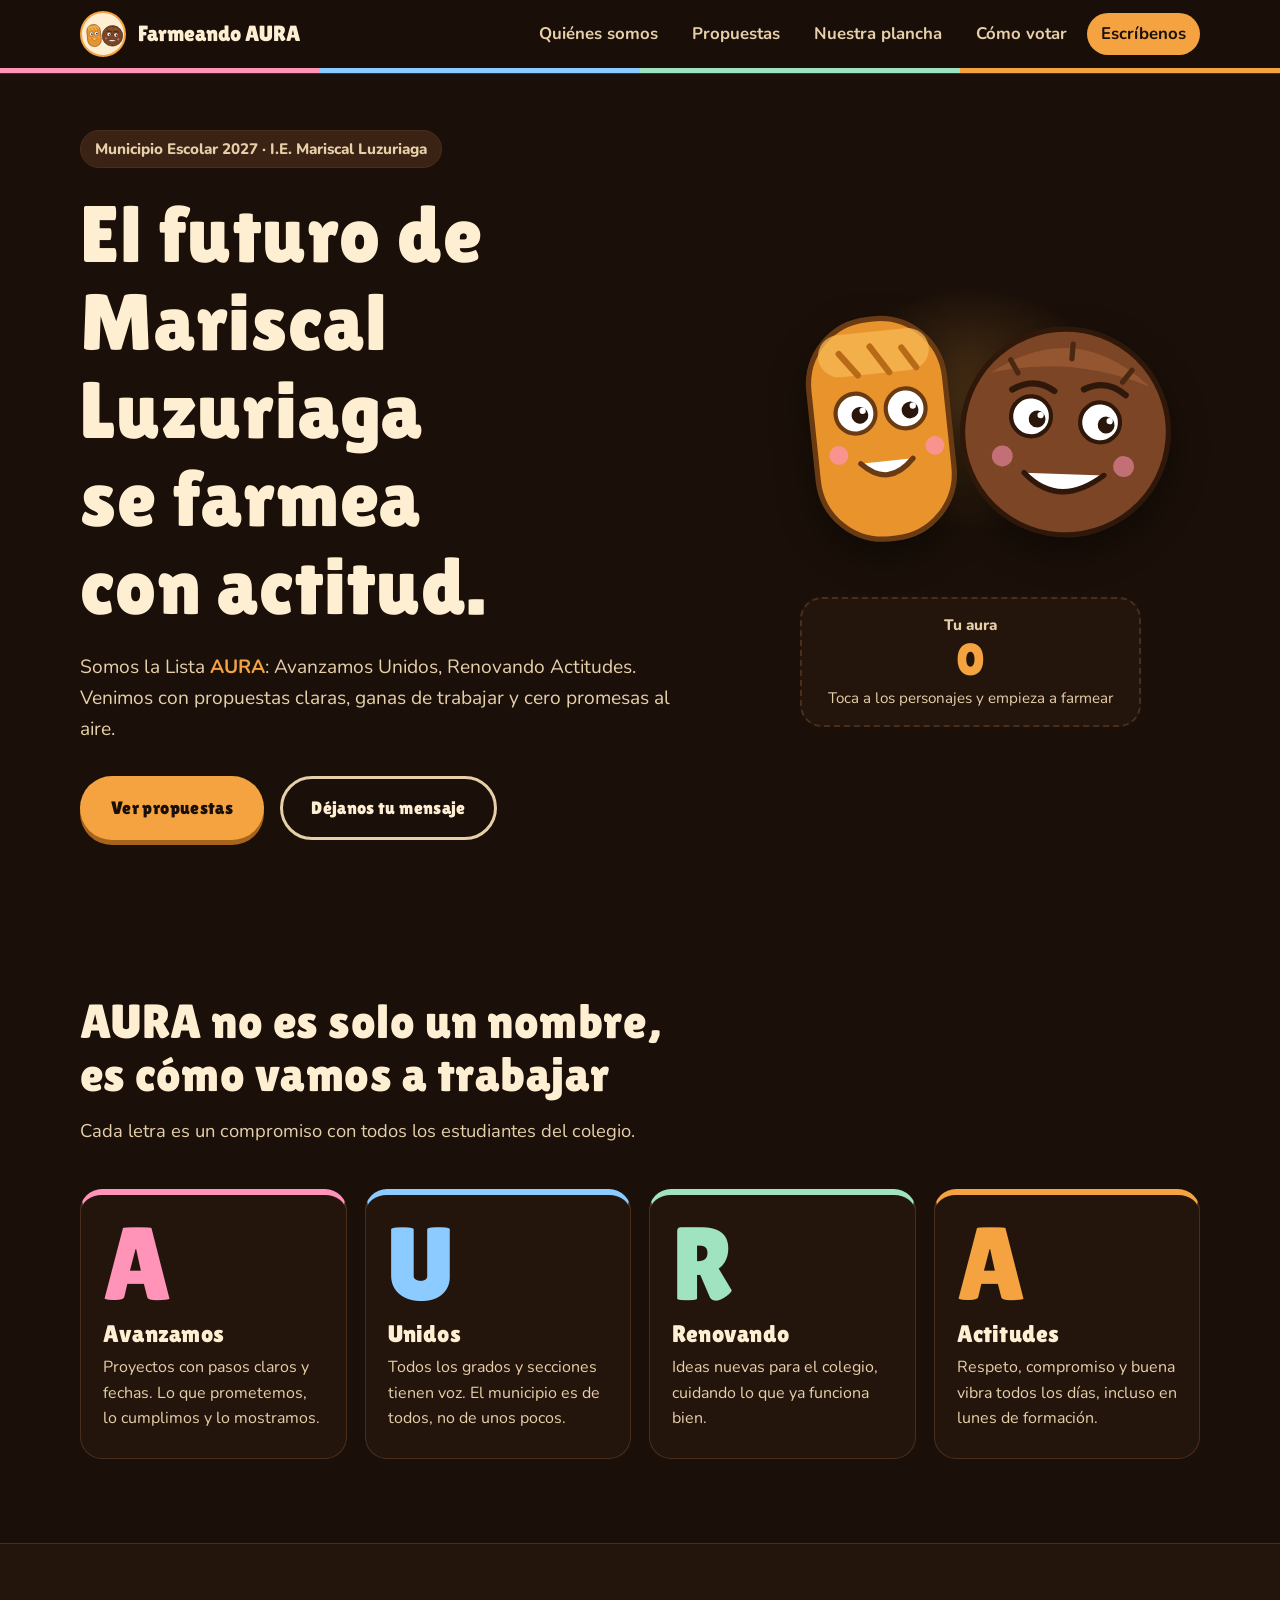
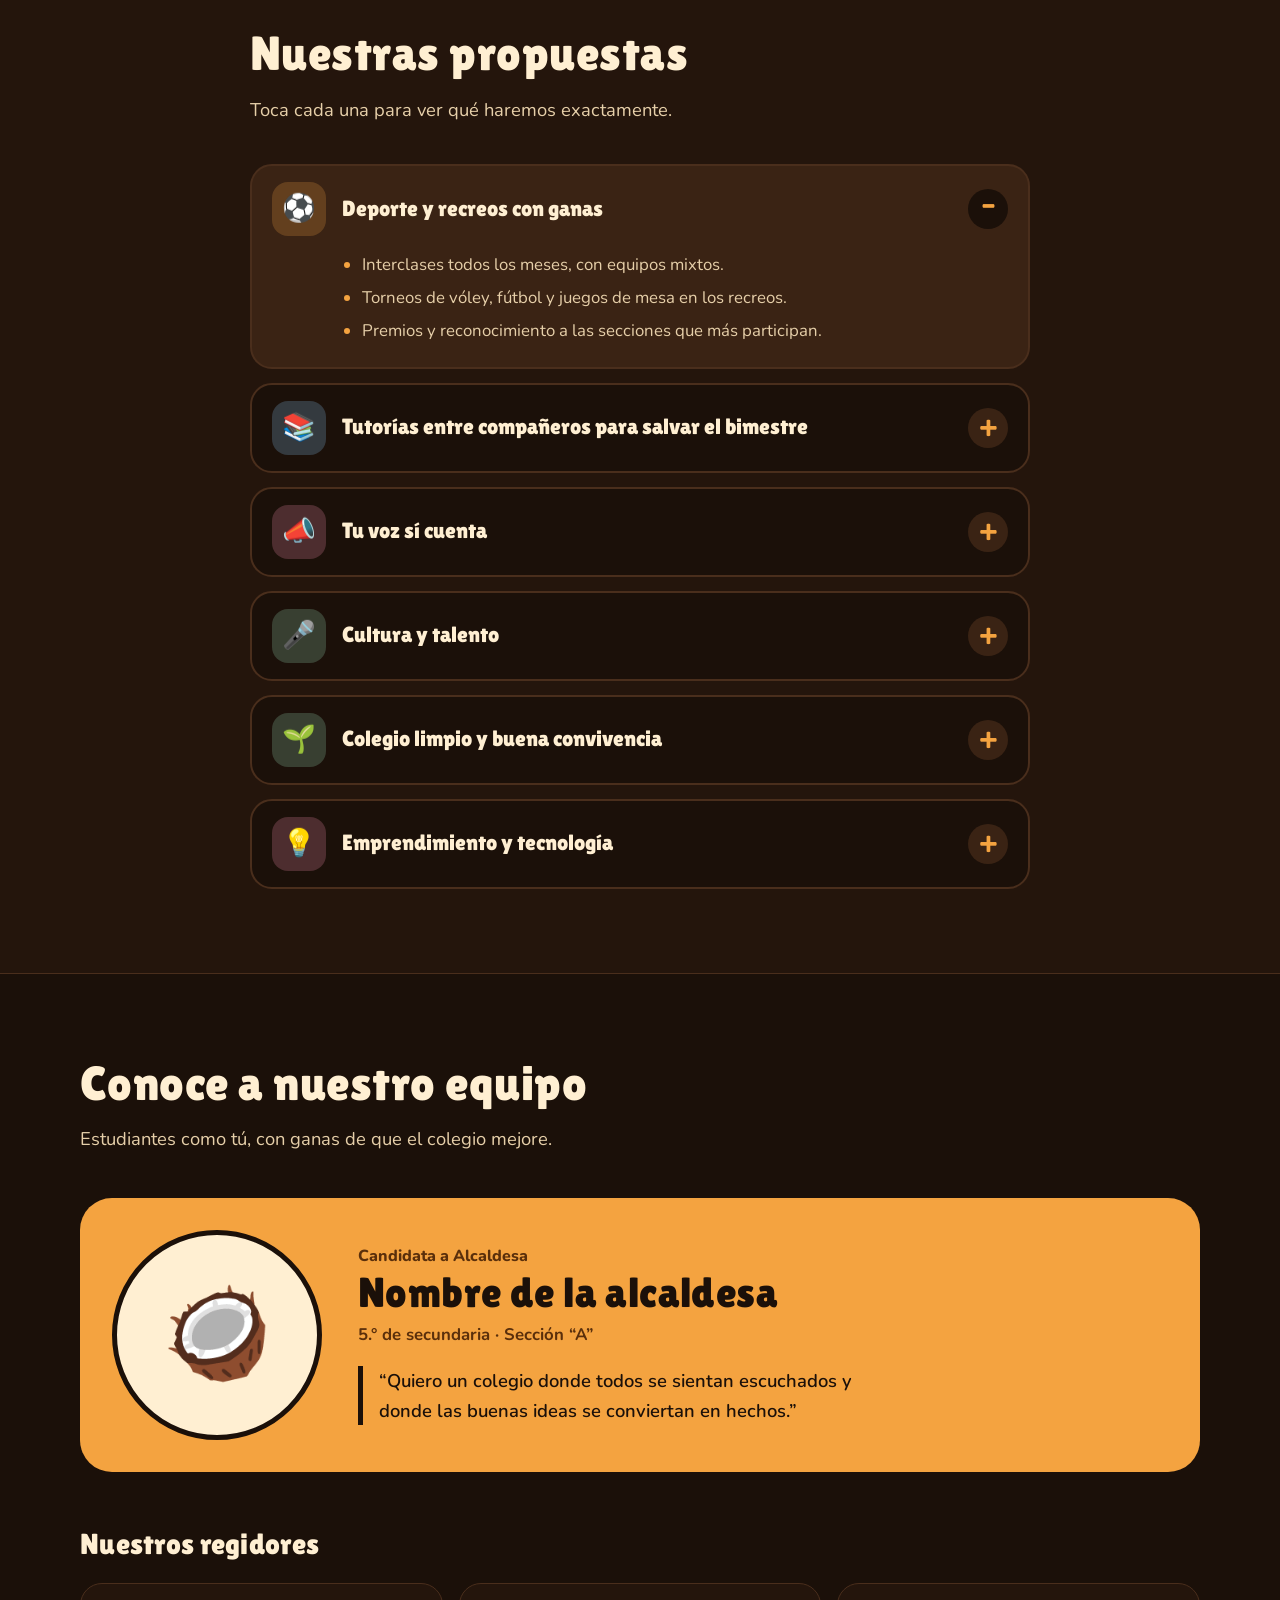
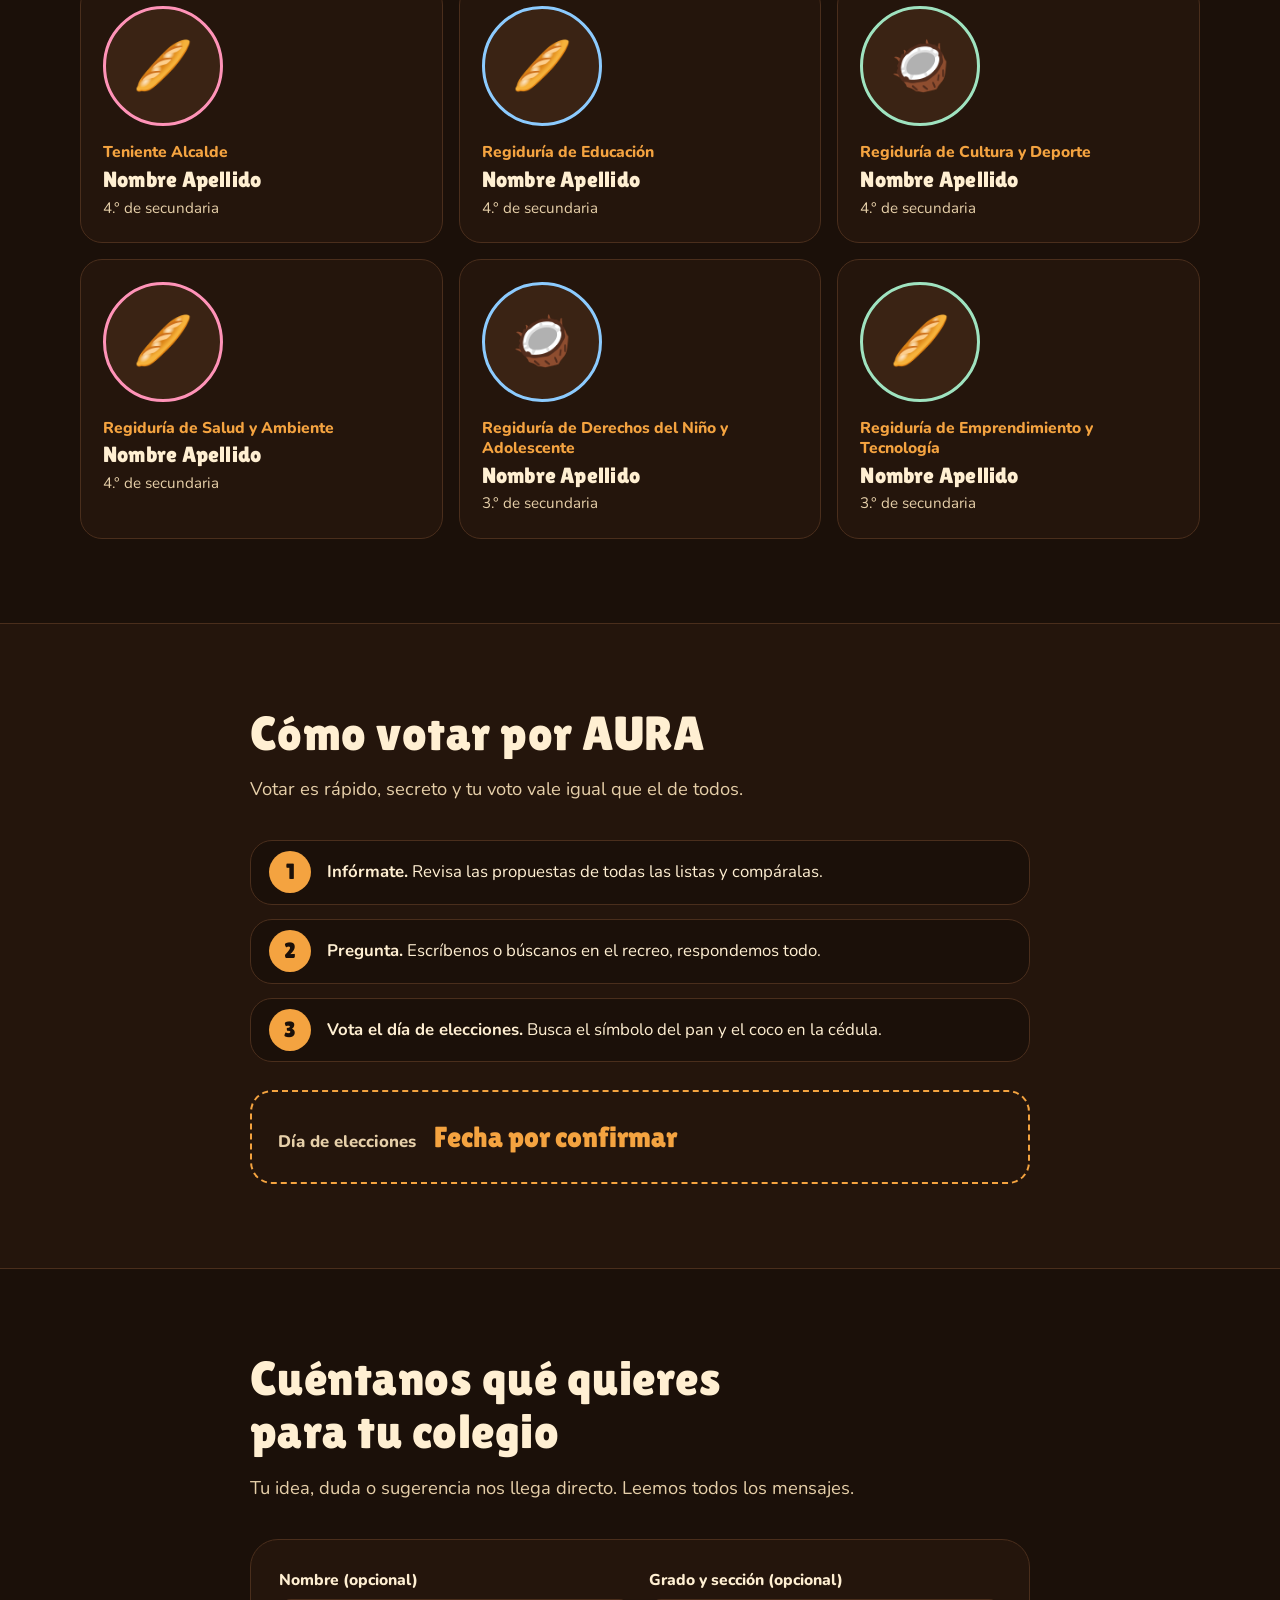
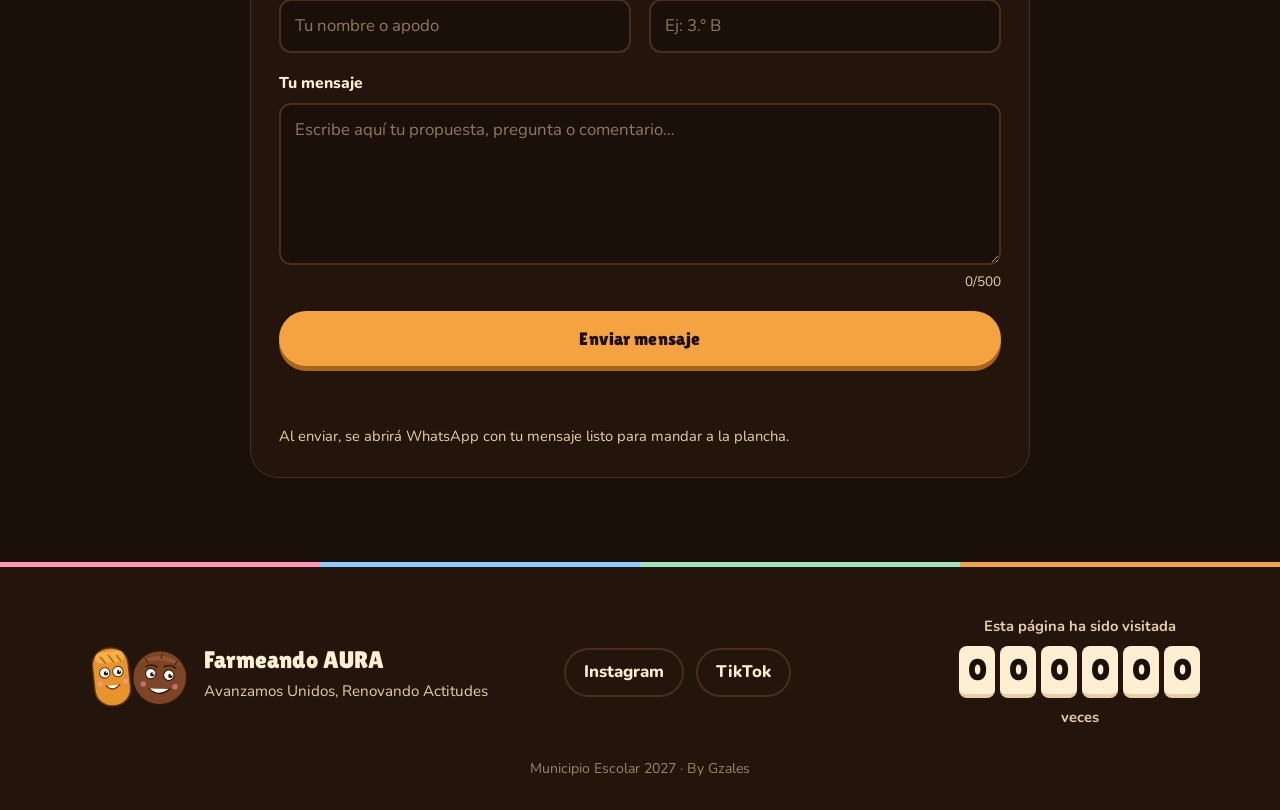
==== farmeando-aura/index.html @ e787c8cc "Primer commit" ====
<!DOCTYPE html>
<html lang="es">
<head>
  <meta charset="UTF-8" />
  <meta name="viewport" content="width=device-width, initial-scale=1" />
  <title>Farmeando AURA | Municipio Escolar 2027</title>
  <meta name="description" content="Plancha AURA (Avanzamos Unidos, Renovando Actitudes). Conoce nuestras propuestas, a la alcaldesa y a los regidores para el Municipio Escolar 2027 de Mariscal Luzuriaga." />
  <meta name="theme-color" content="#1b1009" />
  <meta property="og:title" content="Farmeando AURA | Municipio Escolar 2027" />
  <meta property="og:description" content="El futuro de Mariscal Luzuriaga se farmea con actitud." />
  <meta property="og:type" content="website" />
  <link rel="icon" href="data:image/svg+xml,%3Csvg xmlns='http://www.w3.org/2000/svg' viewBox='0 0 100 100'%3E%3Ctext y='.9em' font-size='90'%3E🥥%3C/text%3E%3C/svg%3E" />

  <link rel="preconnect" href="https://fonts.googleapis.com" />
  <link rel="preconnect" href="https://fonts.gstatic.com" crossorigin />
  <link href="https://fonts.googleapis.com/css2?family=Lilita+One&family=Nunito:wght@400;600;700;800&display=swap" rel="stylesheet" />
  <link rel="stylesheet" href="css/style.css" />
</head>
<body>

  <!-- Mascotas reutilizables (pan y coco) -->
  <svg width="0" height="0" style="position:absolute" aria-hidden="true">
    <defs>
      <symbol id="mascots" viewBox="0 0 400 300">
        <!-- PAN -->
        <g transform="rotate(-6 115 170)">
          <rect x="50" y="62" width="130" height="210" rx="62" fill="#E8932B" stroke="#6a3b12" stroke-width="5"/>
          <rect x="62" y="74" width="106" height="40" rx="20" fill="#F7B955" opacity=".75"/>
          <path d="M82 92 l16 22 M112 88 l16 26 M142 92 l12 20" stroke="#B86A16" stroke-width="6" stroke-linecap="round"/>
          <circle cx="92" cy="150" r="19" fill="#fff" stroke="#6a3b12" stroke-width="4"/>
          <circle cx="140" cy="150" r="19" fill="#fff" stroke="#6a3b12" stroke-width="4"/>
          <circle cx="96" cy="152" r="8" fill="#2a160a"/>
          <circle cx="144" cy="152" r="8" fill="#2a160a"/>
          <circle cx="99" cy="148" r="3" fill="#fff"/>
          <circle cx="147" cy="148" r="3" fill="#fff"/>
          <path d="M92 198 Q116 224 142 198" fill="#fff" stroke="#6a3b12" stroke-width="5" stroke-linecap="round" stroke-linejoin="round"/>
          <circle cx="72" cy="188" r="9" fill="#FF93B8" opacity=".7"/>
          <circle cx="164" cy="188" r="9" fill="#FF93B8" opacity=".7"/>
        </g>
        <!-- COCO -->
        <g transform="rotate(5 290 170)">
          <circle cx="290" cy="170" r="98" fill="#7B4526" stroke="#2f180a" stroke-width="5"/>
          <path d="M214 120 Q290 60 366 120 Q290 96 214 120Z" fill="#9A5A33" opacity=".8"/>
          <path d="M240 118 l-8 -12 M290 100 l0 -14 M340 118 l8 -12" stroke="#4b2812" stroke-width="5" stroke-linecap="round"/>
          <circle cx="256" cy="158" r="19" fill="#fff" stroke="#2f180a" stroke-width="4"/>
          <circle cx="322" cy="158" r="19" fill="#fff" stroke="#2f180a" stroke-width="4"/>
          <circle cx="262" cy="160" r="8" fill="#2a160a"/>
          <circle cx="328" cy="160" r="8" fill="#2a160a"/>
          <circle cx="265" cy="156" r="3" fill="#fff"/>
          <circle cx="331" cy="156" r="3" fill="#fff"/>
          <path d="M236 134 Q256 120 276 132" stroke="#2f180a" stroke-width="6" fill="none" stroke-linecap="round"/>
          <path d="M304 128 Q324 116 344 130" stroke="#2f180a" stroke-width="6" fill="none" stroke-linecap="round"/>
          <path d="M254 212 Q290 244 330 208" fill="#fff" stroke="#2f180a" stroke-width="5" stroke-linecap="round" stroke-linejoin="round"/>
          <circle cx="232" cy="198" r="10" fill="#FF93B8" opacity=".55"/>
          <circle cx="348" cy="198" r="10" fill="#FF93B8" opacity=".55"/>
        </g>
      </symbol>
    </defs>
  </svg>

  <a class="skip" href="#contenido">Saltar al contenido</a>

  <header class="nav" id="top">
    <div class="nav__inner">
      <a class="brand" href="#top" aria-label="Farmeando AURA, inicio">
        <span class="brand__logo">
          <!-- Pon tu logo en assets/logo.png (si no existe, se muestra la mascota) -->
          <img src="assets/logo.png" alt="" width="44" height="44" onerror="this.remove()" />
          <svg viewBox="0 0 400 300" aria-hidden="true"><use href="#mascots"/></svg>
        </span>
        <span class="brand__name">Farmeando AURA</span>
      </a>

      <button class="nav__toggle" id="navToggle" aria-expanded="false" aria-controls="navLinks" aria-label="Abrir menú">
        <span></span><span></span><span></span>
      </button>

      <nav class="nav__links" id="navLinks" aria-label="Principal">
        <a href="#aura">Quiénes somos</a>
        <a href="#propuestas">Propuestas</a>
        <a href="#plancha">Nuestra plancha</a>
        <a href="#votar">Cómo votar</a>
        <a class="nav__cta" href="#comentarios">Escríbenos</a>
      </nav>
    </div>
    <div class="rainbow" aria-hidden="true"></div>
  </header>

  <main id="contenido">

    <!-- HERO -->
    <section class="hero">
      <div class="wrap hero__grid">
        <div class="hero__text">
          <p class="hero__tag">Municipio Escolar 2027 · I.E. Mariscal Luzuriaga</p>
          <h1>El futuro de Mariscal Luzuriaga se farmea con actitud.</h1>
          <p class="hero__lead">
            Somos la Lista <strong>AURA</strong>: Avanzamos Unidos, Renovando Actitudes.
            Venimos con propuestas claras, ganas de trabajar y cero promesas al aire.
          </p>
          <div class="hero__actions">
            <a class="btn btn--primary" href="#propuestas">Ver propuestas</a>
            <a class="btn btn--ghost" href="#comentarios">Déjanos tu mensaje</a>
          </div>
        </div>

        <div class="hero__aura">
          <button class="aura-btn" id="auraBtn" type="button" aria-describedby="auraHint">
            <svg viewBox="0 0 400 300" role="img" aria-label="Mascotas de la plancha AURA: un pan y un coco"><use href="#mascots"/></svg>
          </button>
          <div class="aura-meter">
            <p class="aura-meter__label">Tu aura</p>
            <p class="aura-meter__value" id="auraValue" aria-live="polite">0</p>
            <p class="aura-meter__rank" id="auraRank">Toca a los personajes y empieza a farmear</p>
          </div>
          <p class="sr-only" id="auraHint">Botón de juego: cada toque suma puntos de aura.</p>
        </div>
      </div>
    </section>

    <!-- QUIÉNES SOMOS / AURA -->
    <section class="section" id="aura">
      <div class="wrap">
        <h2 class="section__title">AURA no es solo un nombre, es cómo vamos a trabajar</h2>
        <p class="section__lead">Cada letra es un compromiso con todos los estudiantes del colegio.</p>

        <ul class="letters">
          <li class="letter letter--a">
            <span class="letter__big" aria-hidden="true">A</span>
            <h3>Avanzamos</h3>
            <p>Proyectos con pasos claros y fechas. Lo que prometemos, lo cumplimos y lo mostramos.</p>
          </li>
          <li class="letter letter--u">
            <span class="letter__big" aria-hidden="true">U</span>
            <h3>Unidos</h3>
            <p>Todos los grados y secciones tienen voz. El municipio es de todos, no de unos pocos.</p>
          </li>
          <li class="letter letter--r">
            <span class="letter__big" aria-hidden="true">R</span>
            <h3>Renovando</h3>
            <p>Ideas nuevas para el colegio, cuidando lo que ya funciona bien.</p>
          </li>
          <li class="letter letter--a2">
            <span class="letter__big" aria-hidden="true">A</span>
            <h3>Actitudes</h3>
            <p>Respeto, compromiso y buena vibra todos los días, incluso en lunes de formación.</p>
          </li>
        </ul>
      </div>
    </section>

    <!-- PROPUESTAS -->
    <section class="section section--alt" id="propuestas">
      <div class="wrap wrap--narrow">
        <h2 class="section__title">Nuestras propuestas</h2>
        <p class="section__lead">Toca cada una para ver qué haremos exactamente.</p>

        <!-- EDITAR: cambia los textos por las propuestas reales de la plancha -->
        <div class="props">
          <details class="prop prop--1" open>
            <summary><span class="prop__icon" aria-hidden="true">⚽</span><span class="prop__title">Deporte y recreos con ganas</span></summary>
            <div class="prop__body">
              <ul>
                <li>Interclases todos los meses, con equipos mixtos.</li>
                <li>Torneos de vóley, fútbol y juegos de mesa en los recreos.</li>
                <li>Premios y reconocimiento a las secciones que más participan.</li>
              </ul>
            </div>
          </details>

          <details class="prop prop--2">
            <summary><span class="prop__icon" aria-hidden="true">📚</span><span class="prop__title">Tutorías entre compañeros para salvar el bimestre</span></summary>
            <div class="prop__body">
              <ul>
                <li>Grupos de estudio guiados por estudiantes de grados superiores.</li>
                <li>Horarios de refuerzo antes de las evaluaciones.</li>
                <li>Banco de apuntes y materiales compartidos.</li>
              </ul>
            </div>
          </details>

          <details class="prop prop--3">
            <summary><span class="prop__icon" aria-hidden="true">📣</span><span class="prop__title">Tu voz sí cuenta</span></summary>
            <div class="prop__body">
              <ul>
                <li>Buzón de ideas físico y digital, con respuesta pública.</li>
                <li>Reuniones mensuales con los delegados de cada aula.</li>
                <li>Rendición de cuentas al final de cada bimestre.</li>
              </ul>
            </div>
          </details>

          <details class="prop prop--4">
            <summary><span class="prop__icon" aria-hidden="true">🎤</span><span class="prop__title">Cultura y talento</span></summary>
            <div class="prop__body">
              <ul>
                <li>Festival de talentos: música, baile, dibujo, humor y más.</li>
                <li>Murales y espacios artísticos en el colegio.</li>
                <li>Actividades por fechas cívicas con participación de todos.</li>
              </ul>
            </div>
          </details>

          <details class="prop prop--5">
            <summary><span class="prop__icon" aria-hidden="true">🌱</span><span class="prop__title">Colegio limpio y buena convivencia</span></summary>
            <div class="prop__body">
              <ul>
                <li>Campañas de reciclaje y brigadas de limpieza por aula.</li>
                <li>Cero bullying: espacio seguro para reportar y ser escuchado.</li>
                <li>Charlas de bienestar emocional con apoyo de tutoría.</li>
              </ul>
            </div>
          </details>

          <details class="prop prop--6">
            <summary><span class="prop__icon" aria-hidden="true">💡</span><span class="prop__title">Emprendimiento y tecnología</span></summary>
            <div class="prop__body">
              <ul>
                <li>Feria de emprendimientos escolares.</li>
                <li>Talleres de diseño, edición de video y programación básica.</li>
                <li>Comunicación del municipio en redes con información al día.</li>
              </ul>
            </div>
          </details>
        </div>
      </div>
    </section>

    <!-- PLANCHA -->
    <section class="section" id="plancha">
      <div class="wrap">
        <h2 class="section__title">Conoce a nuestro equipo</h2>
        <p class="section__lead">Estudiantes como tú, con ganas de que el colegio mejore.</p>

        <!-- EDITAR: nombres, grados y fotos (assets/alcaldesa.jpg, assets/regidor-1.jpg ...) -->
        <article class="mayor">
          <div class="avatar avatar--xl">
            <img src="assets/alcaldesa.jpg" alt="Foto de la candidata a alcaldesa" onerror="this.remove()" />
            <span class="avatar__fallback" aria-hidden="true">🥥</span>
          </div>
          <div class="mayor__info">
            <p class="role">Candidata a Alcaldesa</p>
            <h3>Nombre de la alcaldesa</h3>
            <p class="meta">5.° de secundaria · Sección “A”</p>
            <blockquote>
              “Quiero un colegio donde todos se sientan escuchados y donde las buenas ideas se conviertan en hechos.”
            </blockquote>
          </div>
        </article>

        <h3 class="subhead">Nuestros regidores</h3>
        <div class="team">
          <article class="person">
            <div class="avatar"><img src="assets/regidor-1.jpg" alt="" onerror="this.remove()" /><span class="avatar__fallback" aria-hidden="true">🥖</span></div>
            <p class="role">Teniente Alcalde</p>
            <h4>Nombre Apellido</h4>
            <p class="meta">4.° de secundaria</p>
          </article>
          <article class="person">
            <div class="avatar"><img src="assets/regidor-2.jpg" alt="" onerror="this.remove()" /><span class="avatar__fallback" aria-hidden="true">🥖</span></div>
            <p class="role">Regiduría de Educación</p>
            <h4>Nombre Apellido</h4>
            <p class="meta">4.° de secundaria</p>
          </article>
          <article class="person">
            <div class="avatar"><img src="assets/regidor-3.jpg" alt="" onerror="this.remove()" /><span class="avatar__fallback" aria-hidden="true">🥥</span></div>
            <p class="role">Regiduría de Cultura y Deporte</p>
            <h4>Nombre Apellido</h4>
            <p class="meta">4.° de secundaria</p>
          </article>
          <article class="person">
            <div class="avatar"><img src="assets/regidor-4.jpg" alt="" onerror="this.remove()" /><span class="avatar__fallback" aria-hidden="true">🥖</span></div>
            <p class="role">Regiduría de Salud y Ambiente</p>
            <h4>Nombre Apellido</h4>
            <p class="meta">4.° de secundaria</p>
          </article>
          <article class="person">
            <div class="avatar"><img src="assets/regidor-5.jpg" alt="" onerror="this.remove()" /><span class="avatar__fallback" aria-hidden="true">🥥</span></div>
            <p class="role">Regiduría de Derechos del Niño y Adolescente</p>
            <h4>Nombre Apellido</h4>
            <p class="meta">3.° de secundaria</p>
          </article>
          <article class="person">
            <div class="avatar"><img src="assets/regidor-6.jpg" alt="" onerror="this.remove()" /><span class="avatar__fallback" aria-hidden="true">🥖</span></div>
            <p class="role">Regiduría de Emprendimiento y Tecnología</p>
            <h4>Nombre Apellido</h4>
            <p class="meta">3.° de secundaria</p>
          </article>
        </div>
      </div>
    </section>

    <!-- CÓMO VOTAR -->
    <section class="section section--alt" id="votar">
      <div class="wrap wrap--narrow">
        <h2 class="section__title">Cómo votar por AURA</h2>
        <p class="section__lead">Votar es rápido, secreto y tu voto vale igual que el de todos.</p>

        <ol class="steps">
          <li><strong>Infórmate.</strong> Revisa las propuestas de todas las listas y compáralas.</li>
          <li><strong>Pregunta.</strong> Escríbenos o búscanos en el recreo, respondemos todo.</li>
          <li><strong>Vota el día de elecciones.</strong> Busca el símbolo del pan y el coco en la cédula.</li>
        </ol>

        <!-- EDITAR: fecha real de las elecciones -->
        <div class="date-box">
          <p class="date-box__label">Día de elecciones</p>
          <p class="date-box__value">Fecha por confirmar</p>
        </div>
      </div>
    </section>

    <!-- COMENTARIOS -->
    <section class="section" id="comentarios">
      <div class="wrap wrap--narrow">
        <h2 class="section__title">Cuéntanos qué quieres para tu colegio</h2>
        <p class="section__lead">Tu idea, duda o sugerencia nos llega directo. Leemos todos los mensajes.</p>

        <form class="form" id="commentForm" novalidate>
          <div class="form__row">
            <label class="field">
              <span>Nombre (opcional)</span>
              <input type="text" name="nombre" id="cName" maxlength="40" autocomplete="given-name" placeholder="Tu nombre o apodo" />
            </label>
            <label class="field">
              <span>Grado y sección (opcional)</span>
              <input type="text" name="grado" id="cGrade" maxlength="20" placeholder="Ej: 3.° B" />
            </label>
          </div>

          <label class="field">
            <span>Tu mensaje</span>
            <textarea name="mensaje" id="cMsg" rows="5" maxlength="500" required placeholder="Escribe aquí tu propuesta, pregunta o comentario…"></textarea>
            <small class="counter"><span id="charCount">0</span>/500</small>
          </label>

          <button class="btn btn--primary btn--full" type="submit">Enviar mensaje</button>
          <p class="form__status" id="formStatus" role="status" aria-live="polite"></p>
          <p class="form__note">Al enviar, se abrirá WhatsApp con tu mensaje listo para mandar a la plancha.</p>
        </form>
      </div>
    </section>

  </main>

  <footer class="footer">
    <div class="rainbow" aria-hidden="true"></div>
    <div class="wrap footer__inner">
      <div class="footer__brand">
        <svg viewBox="0 0 400 300" aria-hidden="true"><use href="#mascots"/></svg>
        <div>
          <p class="footer__title">Farmeando AURA</p>
          <p class="footer__sub">Avanzamos Unidos, Renovando Actitudes</p>
        </div>
      </div>

      <div class="footer__links">
        <a href="https://www.instagram.com/farmeando.aura.ml" target="_blank" rel="noopener">Instagram</a>
        <a href="https://www.tiktok.com/@farmeando.aura.ml" target="_blank" rel="noopener">TikTok</a>
      </div>

      <div class="visits" aria-live="polite">
        <p class="visits__label">Esta página ha sido visitada</p>
        <p class="visits__odometer" id="visitCount" aria-label="Contador de visitas">
          <span>0</span><span>0</span><span>0</span><span>0</span><span>0</span><span>0</span>
        </p>
        <p class="visits__label">veces</p>
      </div>
    </div>
    <p class="footer__copy">Municipio Escolar 2027 · By Gzales</p>
  </footer>

  <script src="js/script.js"></script>
</body>
</html>
---- farmeando-aura/css/style.css ----
/* ==========================================================
   Farmeando AURA · Municipio Escolar 2027
   Paleta: horno (fondo), pan (naranja), coco (marrón),
   y los pasteles del logo (rosa, cielo, menta).
   ========================================================== */

:root {
  --horno: #1b1009;
  --horno-2: #24150c;
  --brasa: #3a2314;
  --linea: #4a2e1c;
  --pan: #f4a340;
  --coco: #9a5a33;
  --crema: #ffefd2;
  --crema-2: #e6cfa9;
  --rosa: #ff93b8;
  --cielo: #8ccbff;
  --menta: #9fe3c0;

  --font-display: "Lilita One", "Trebuchet MS", system-ui, sans-serif;
  --font-body: "Nunito", system-ui, -apple-system, "Segoe UI", sans-serif;

  --radius: 22px;
  --radius-sm: 12px;
  --maxw: 1120px;
}

*, *::before, *::after { box-sizing: border-box; }

html { scroll-behavior: smooth; scroll-padding-top: 84px; }

body {
  margin: 0;
  background: var(--horno);
  color: var(--crema);
  font-family: var(--font-body);
  font-size: 1.05rem;
  line-height: 1.6;
  -webkit-font-smoothing: antialiased;
}

img, svg { max-width: 100%; display: block; }
a { color: inherit; }
h1, h2, h3, h4 { font-family: var(--font-display); font-weight: 400; line-height: 1.1; margin: 0; letter-spacing: .01em; }
p { margin: 0; }

:focus-visible { outline: 3px solid var(--cielo); outline-offset: 3px; border-radius: 6px; }

.sr-only {
  position: absolute; width: 1px; height: 1px; overflow: hidden;
  clip: rect(0 0 0 0); white-space: nowrap;
}
.skip {
  position: absolute; left: 12px; top: -60px; z-index: 100;
  background: var(--pan); color: var(--horno); padding: 10px 16px; border-radius: 10px; font-weight: 800;
}
.skip:focus { top: 12px; }

.wrap { width: min(var(--maxw), 100% - 40px); margin-inline: auto; }
.wrap--narrow { width: min(780px, 100% - 40px); }

/* Franja pastel del logo */
.rainbow {
  height: 5px;
  background: linear-gradient(90deg, var(--rosa) 0 25%, var(--cielo) 25% 50%, var(--menta) 50% 75%, var(--pan) 75% 100%);
}

/* ---------- NAV ---------- */
.nav {
  position: sticky; top: 0; z-index: 50;
  background: rgba(27, 16, 9, .92);
  backdrop-filter: blur(10px);
  -webkit-backdrop-filter: blur(10px);
  border-bottom: 1px solid var(--linea);
}
.nav__inner {
  width: min(var(--maxw), 100% - 40px);
  margin-inline: auto;
  display: flex; align-items: center; justify-content: space-between;
  min-height: 68px; gap: 16px;
}
.brand { display: flex; align-items: center; gap: 12px; text-decoration: none; }
.brand__logo {
  position: relative; width: 46px; height: 46px; border-radius: 50%;
  background: var(--crema); overflow: hidden; flex: none;
  border: 2px solid var(--pan);
  display: grid; place-items: center;
}
.brand__logo img { position: absolute; inset: 0; width: 100%; height: 100%; object-fit: cover; z-index: 1; }
.brand__logo svg { width: 120%; height: auto; }
.brand__name { font-family: var(--font-display); font-size: 1.35rem; }

.nav__links { display: flex; align-items: center; gap: 6px; }
.nav__links a {
  text-decoration: none; font-weight: 700; padding: 8px 14px; border-radius: 999px;
  color: var(--crema-2); transition: background .2s, color .2s;
}
.nav__links a:hover { background: var(--brasa); color: var(--crema); }
.nav__links .nav__cta { background: var(--pan); color: var(--horno); }
.nav__links .nav__cta:hover { background: var(--crema); color: var(--horno); }

.nav__toggle {
  display: none; width: 46px; height: 46px; border-radius: 12px;
  border: 1px solid var(--linea); background: var(--horno-2); cursor: pointer;
  flex-direction: column; justify-content: center; align-items: center; gap: 5px;
}
.nav__toggle span { width: 22px; height: 3px; background: var(--crema); border-radius: 3px; transition: transform .25s, opacity .25s; }
.nav__toggle[aria-expanded="true"] span:nth-child(1) { transform: translateY(8px) rotate(45deg); }
.nav__toggle[aria-expanded="true"] span:nth-child(2) { opacity: 0; }
.nav__toggle[aria-expanded="true"] span:nth-child(3) { transform: translateY(-8px) rotate(-45deg); }

/* ---------- BOTONES ---------- */
.btn {
  display: inline-flex; align-items: center; justify-content: center;
  font-family: var(--font-display); font-size: 1.15rem; letter-spacing: .02em;
  padding: 14px 28px; border-radius: 999px; border: 3px solid transparent;
  text-decoration: none; cursor: pointer;
  transition: transform .15s, background .2s, color .2s, box-shadow .2s;
}
.btn:active { transform: translateY(2px); }
.btn--primary { background: var(--pan); color: var(--horno); box-shadow: 0 5px 0 #a8641a; }
.btn--primary:hover { background: #ffb457; }
.btn--primary:active { box-shadow: 0 2px 0 #a8641a; }
.btn--ghost { border-color: var(--crema-2); color: var(--crema); background: transparent; }
.btn--ghost:hover { background: var(--crema); color: var(--horno); }
.btn--full { width: 100%; }

/* ---------- HERO ---------- */
.hero { padding: 56px 0 72px; overflow: hidden; }
.hero__grid { display: grid; grid-template-columns: 1.15fr .85fr; gap: 40px; align-items: center; }

.hero__tag {
  display: inline-block; font-weight: 800; font-size: .95rem;
  background: var(--brasa); border: 1px solid var(--linea);
  padding: 6px 14px; border-radius: 999px; margin-bottom: 22px; color: var(--crema-2);
}
.hero h1 { font-size: clamp(2.5rem, 6.6vw, 5rem); text-wrap: balance; }
.hero__lead { margin-top: 22px; font-size: 1.2rem; max-width: 52ch; color: var(--crema-2); }
.hero__lead strong { color: var(--pan); }
.hero__actions { margin-top: 32px; display: flex; flex-wrap: wrap; gap: 16px; }

.hero__aura { display: flex; flex-direction: column; align-items: center; gap: 18px; }
.aura-btn {
  position: relative; width: min(100%, 420px); aspect-ratio: 4 / 3.2;
  background: radial-gradient(closest-side, rgba(244,163,64,.28), rgba(244,163,64,0) 72%);
  border: 0; padding: 0; cursor: pointer; border-radius: 50%;
  -webkit-tap-highlight-color: transparent;
  animation: bob 4.5s ease-in-out infinite;
}
.aura-btn svg { width: 100%; height: 100%; filter: drop-shadow(0 14px 18px rgba(0,0,0,.45)); transition: transform .12s; }
.aura-btn:active svg { transform: scale(.94) rotate(-2deg); }

@keyframes bob { 0%, 100% { transform: translateY(0); } 50% { transform: translateY(-10px); } }

.aura-meter {
  text-align: center; background: var(--horno-2); border: 2px dashed var(--linea);
  border-radius: var(--radius); padding: 14px 26px; min-width: 260px;
}
.aura-meter__label { font-weight: 800; color: var(--crema-2); font-size: .95rem; }
.aura-meter__value { font-family: var(--font-display); font-size: 2.8rem; line-height: 1; color: var(--pan); }
.aura-meter__rank { font-size: .95rem; color: var(--crema-2); margin-top: 4px; }

.float-plus {
  position: fixed; z-index: 90; pointer-events: none;
  font-family: var(--font-display); font-size: 1.5rem; color: var(--menta);
  text-shadow: 0 2px 0 rgba(0,0,0,.4);
  animation: floatUp .9s ease-out forwards;
}
@keyframes floatUp { from { opacity: 1; transform: translateY(0) scale(1); } to { opacity: 0; transform: translateY(-70px) scale(1.3); } }

/* ---------- SECCIONES ---------- */
.section { padding: 84px 0; }
.section--alt { background: var(--horno-2); border-block: 1px solid var(--linea); }
.section__title { font-size: clamp(1.9rem, 4.4vw, 3rem); max-width: 22ch; text-wrap: balance; }
.section__lead { margin-top: 14px; color: var(--crema-2); font-size: 1.15rem; max-width: 56ch; }

/* AURA letters */
.letters {
  list-style: none; margin: 44px 0 0; padding: 0;
  display: grid; grid-template-columns: repeat(4, 1fr); gap: 18px;
}
.letter { position: relative; padding: 22px 22px 26px; border-radius: var(--radius); background: var(--horno-2); border: 1px solid var(--linea); overflow: hidden; }
.letter__big { display: block; font-family: var(--font-display); font-size: 6.5rem; line-height: .9; margin-bottom: 10px; }
.letter h3 { font-size: 1.5rem; margin-bottom: 8px; }
.letter p { color: var(--crema-2); font-size: 1rem; }
.letter--a  { border-top: 6px solid var(--rosa); }  .letter--a  .letter__big { color: var(--rosa); }
.letter--u  { border-top: 6px solid var(--cielo); } .letter--u  .letter__big { color: var(--cielo); }
.letter--r  { border-top: 6px solid var(--menta); } .letter--r  .letter__big { color: var(--menta); }
.letter--a2 { border-top: 6px solid var(--pan); }   .letter--a2 .letter__big { color: var(--pan); }

/* Propuestas (acordeón) */
.props { margin-top: 40px; display: grid; gap: 14px; }
.prop { border-radius: var(--radius); background: var(--horno); border: 2px solid var(--linea); transition: border-color .2s, background .2s; }
.prop[open] { background: var(--brasa); }
.prop summary {
  list-style: none; cursor: pointer; display: flex; align-items: center; gap: 16px;
  padding: 16px 20px;
}
.prop summary::-webkit-details-marker { display: none; }
.prop summary::after {
  content: "+"; margin-left: auto; font-family: var(--font-display); font-size: 2rem; line-height: 1;
  width: 40px; height: 40px; display: grid; place-items: center; border-radius: 50%;
  background: var(--brasa); color: var(--pan); transition: transform .25s, background .2s;
}
.prop[open] summary::after { content: "–"; background: var(--horno); transform: rotate(180deg); }
.prop__icon { width: 54px; height: 54px; flex: none; display: grid; place-items: center; border-radius: 16px; font-size: 1.7rem; }
.prop__title { font-family: var(--font-display); font-size: 1.35rem; line-height: 1.15; }
.prop__body { padding: 0 22px 22px 90px; color: var(--crema-2); }
.prop__body ul { margin: 0; padding-left: 20px; display: grid; gap: 6px; }
.prop__body li::marker { color: var(--pan); }

.prop--1 .prop__icon { background: rgba(244,163,64,.22); }
.prop--2 .prop__icon { background: rgba(140,203,255,.22); }
.prop--3 .prop__icon { background: rgba(255,147,184,.22); }
.prop--4 .prop__icon { background: rgba(159,227,192,.22); }
.prop--5 .prop__icon { background: rgba(159,227,192,.22); }
.prop--6 .prop__icon { background: rgba(255,147,184,.22); }
.prop:hover { border-color: var(--coco); }

/* Plancha */
.mayor {
  margin-top: 44px; display: grid; grid-template-columns: auto 1fr; gap: 36px; align-items: center;
  padding: 32px; border-radius: 32px; background: var(--pan); color: var(--horno);
}
.mayor__info h3 { font-size: clamp(1.8rem, 4vw, 2.6rem); }
.mayor .role { font-weight: 800; font-size: 1rem; color: #5a2f0b; }
.mayor .meta { font-weight: 700; margin-top: 6px; color: #5a2f0b; }
.mayor blockquote {
  margin: 18px 0 0; padding-left: 16px; border-left: 5px solid var(--horno);
  font-size: 1.15rem; font-weight: 600; max-width: 46ch;
}

.avatar {
  position: relative; width: 120px; height: 120px; border-radius: 50%;
  background: var(--brasa); border: 3px solid var(--pan); overflow: hidden;
  display: grid; place-items: center; flex: none;
}
.avatar--xl { width: 210px; height: 210px; border: 5px solid var(--horno); background: var(--crema); }
.avatar img { position: absolute; inset: 0; width: 100%; height: 100%; object-fit: cover; z-index: 1; }
.avatar__fallback { font-size: 3rem; }
.avatar--xl .avatar__fallback { font-size: 5.5rem; }

.subhead { margin-top: 56px; font-size: 1.8rem; }
.team { margin-top: 24px; display: grid; grid-template-columns: repeat(3, 1fr); gap: 16px; }
.person {
  display: flex; flex-direction: column; align-items: flex-start; gap: 4px;
  padding: 22px; border-radius: var(--radius); background: var(--horno-2); border: 1px solid var(--linea);
}
.person .avatar { margin-bottom: 12px; }
.person:nth-child(3n+1) .avatar { border-color: var(--rosa); }
.person:nth-child(3n+2) .avatar { border-color: var(--cielo); }
.person:nth-child(3n)   .avatar { border-color: var(--menta); }
.person .role { font-weight: 800; color: var(--pan); font-size: .98rem; line-height: 1.3; }
.person h4 { font-size: 1.4rem; }
.person .meta { color: var(--crema-2); font-size: .95rem; }

/* Cómo votar */
.steps { list-style: none; counter-reset: paso; margin: 36px 0 0; padding: 0; display: grid; gap: 14px; }
.steps li {
  counter-increment: paso; position: relative; padding: 18px 22px 18px 76px;
  background: var(--horno); border: 1px solid var(--linea); border-radius: var(--radius);
}
.steps li::before {
  content: counter(paso); position: absolute; left: 18px; top: 50%; transform: translateY(-50%);
  width: 42px; height: 42px; display: grid; place-items: center; border-radius: 50%;
  background: var(--pan); color: var(--horno); font-family: var(--font-display); font-size: 1.4rem;
}
.date-box {
  margin-top: 28px; padding: 22px 26px; border-radius: var(--radius);
  border: 2px dashed var(--pan); display: flex; flex-wrap: wrap; gap: 6px 18px; align-items: baseline;
}
.date-box__label { font-weight: 800; color: var(--crema-2); }
.date-box__value { font-family: var(--font-display); font-size: 1.8rem; color: var(--pan); }

/* Formulario */
.form { margin-top: 36px; display: grid; gap: 18px; padding: 28px; background: var(--horno-2); border: 1px solid var(--linea); border-radius: 28px; }
.form__row { display: grid; grid-template-columns: 1fr 1fr; gap: 18px; }
.field { display: grid; gap: 6px; position: relative; }
.field > span { font-weight: 800; font-size: .98rem; }
.field input, .field textarea {
  width: 100%; font: inherit; color: var(--crema); background: var(--horno);
  border: 2px solid var(--linea); border-radius: var(--radius-sm); padding: 12px 14px;
  transition: border-color .2s;
}
.field textarea { resize: vertical; min-height: 130px; }
.field input::placeholder, .field textarea::placeholder { color: #8f7860; }
.field input:focus, .field textarea:focus { outline: none; border-color: var(--pan); }
.field input.is-invalid, .field textarea.is-invalid { border-color: var(--rosa); }
.counter { justify-self: end; color: var(--crema-2); font-size: .85rem; }
.form__status { min-height: 1.4em; font-weight: 700; }
.form__status.is-ok { color: var(--menta); }
.form__status.is-error { color: var(--rosa); }
.form__note { color: var(--crema-2); font-size: .92rem; }

/* ---------- FOOTER ---------- */
.footer { background: var(--horno-2); margin-top: 0; }
.footer__inner {
  padding: 48px 0 28px; display: grid; grid-template-columns: 1.2fr auto 1fr; gap: 32px; align-items: center;
}
.footer__brand { display: flex; align-items: center; gap: 14px; }
.footer__brand svg { width: 110px; height: auto; flex: none; }
.footer__title { font-family: var(--font-display); font-size: 1.5rem; }
.footer__sub { color: var(--crema-2); font-size: .95rem; }
.footer__links { display: flex; gap: 12px; }
.footer__links a {
  font-weight: 800; text-decoration: none; padding: 9px 18px; border-radius: 999px;
  border: 2px solid var(--linea); transition: background .2s, border-color .2s;
}
.footer__links a:hover { background: var(--brasa); border-color: var(--pan); }

.visits { text-align: center; justify-self: end; }
.visits__label { color: var(--crema-2); font-size: .92rem; font-weight: 700; }
.visits__odometer { display: inline-flex; gap: 5px; margin: 8px 0; }
.visits__odometer span {
  width: 36px; height: 52px; display: grid; place-items: center;
  font-family: var(--font-display); font-size: 1.9rem; color: var(--horno);
  background: var(--crema); border-radius: 8px; border-bottom: 4px solid var(--crema-2);
}
.footer__copy { text-align: center; color: #9b8566; font-size: .88rem; padding: 0 20px 30px; }

/* ---------- RESPONSIVE ---------- */
@media (max-width: 960px) {
  .hero__grid { grid-template-columns: 1fr; }
  .hero__aura { order: -1; }
  .aura-btn { width: min(78%, 340px); }
  .letters { grid-template-columns: repeat(2, 1fr); }
  .team { grid-template-columns: repeat(2, 1fr); }
  .footer__inner { grid-template-columns: 1fr; justify-items: center; text-align: center; }
  .footer__brand { flex-direction: column; }
  .visits { justify-self: center; }
}

@media (max-width: 760px) {
  .nav__toggle { display: flex; }
  .nav__links {
    position: absolute; top: 100%; left: 0; right: 0; flex-direction: column; align-items: stretch;
    padding: 14px 20px 20px; background: var(--horno); border-bottom: 1px solid var(--linea);
    display: none;
  }
  .nav__links.is-open { display: flex; }
  .nav__links a { padding: 13px 16px; font-size: 1.05rem; }
  .nav__links .nav__cta { text-align: center; margin-top: 6px; }
}

@media (max-width: 640px) {
  .section { padding: 64px 0; }
  .hero { padding-top: 32px; }
  .mayor { grid-template-columns: 1fr; justify-items: center; text-align: center; padding: 28px 22px; }
  .mayor blockquote { border-left: 0; padding-left: 0; border-top: 4px solid var(--horno); padding-top: 14px; }
  .form__row { grid-template-columns: 1fr; }
  .form { padding: 22px 18px; }
  .prop__body { padding: 0 20px 20px 20px; }
  .prop summary { padding: 14px; gap: 12px; }
  .prop__icon { width: 46px; height: 46px; font-size: 1.4rem; }
  .prop__title { font-size: 1.15rem; }
  .letter__big { font-size: 5rem; }
}

@media (max-width: 480px) {
  .letters, .team { grid-template-columns: 1fr; }
  .brand__name { font-size: 1.15rem; }
  .hero__actions .btn { width: 100%; }
}

@media (prefers-reduced-motion: reduce) {
  html { scroll-behavior: auto; }
  .aura-btn { animation: none; }
  .float-plus { animation-duration: .01s; }
  * { transition-duration: .01s !important; }
}
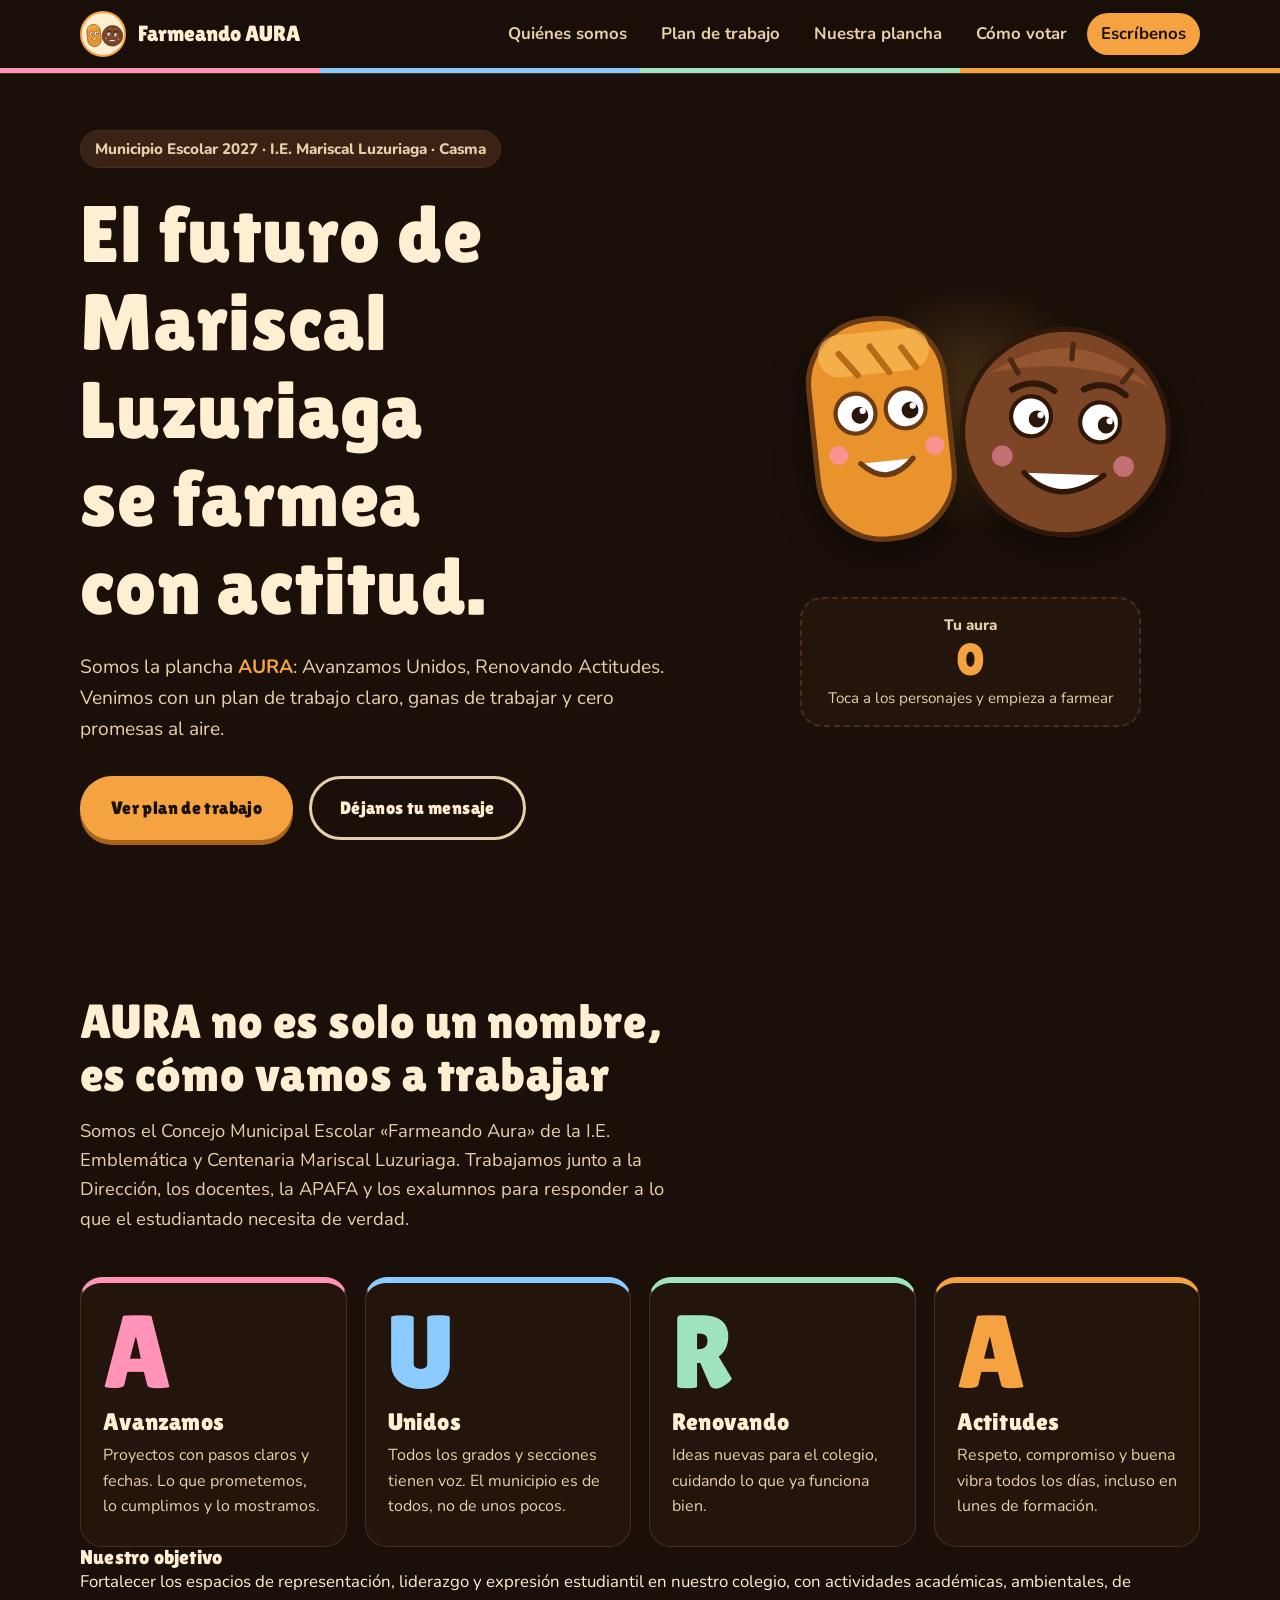
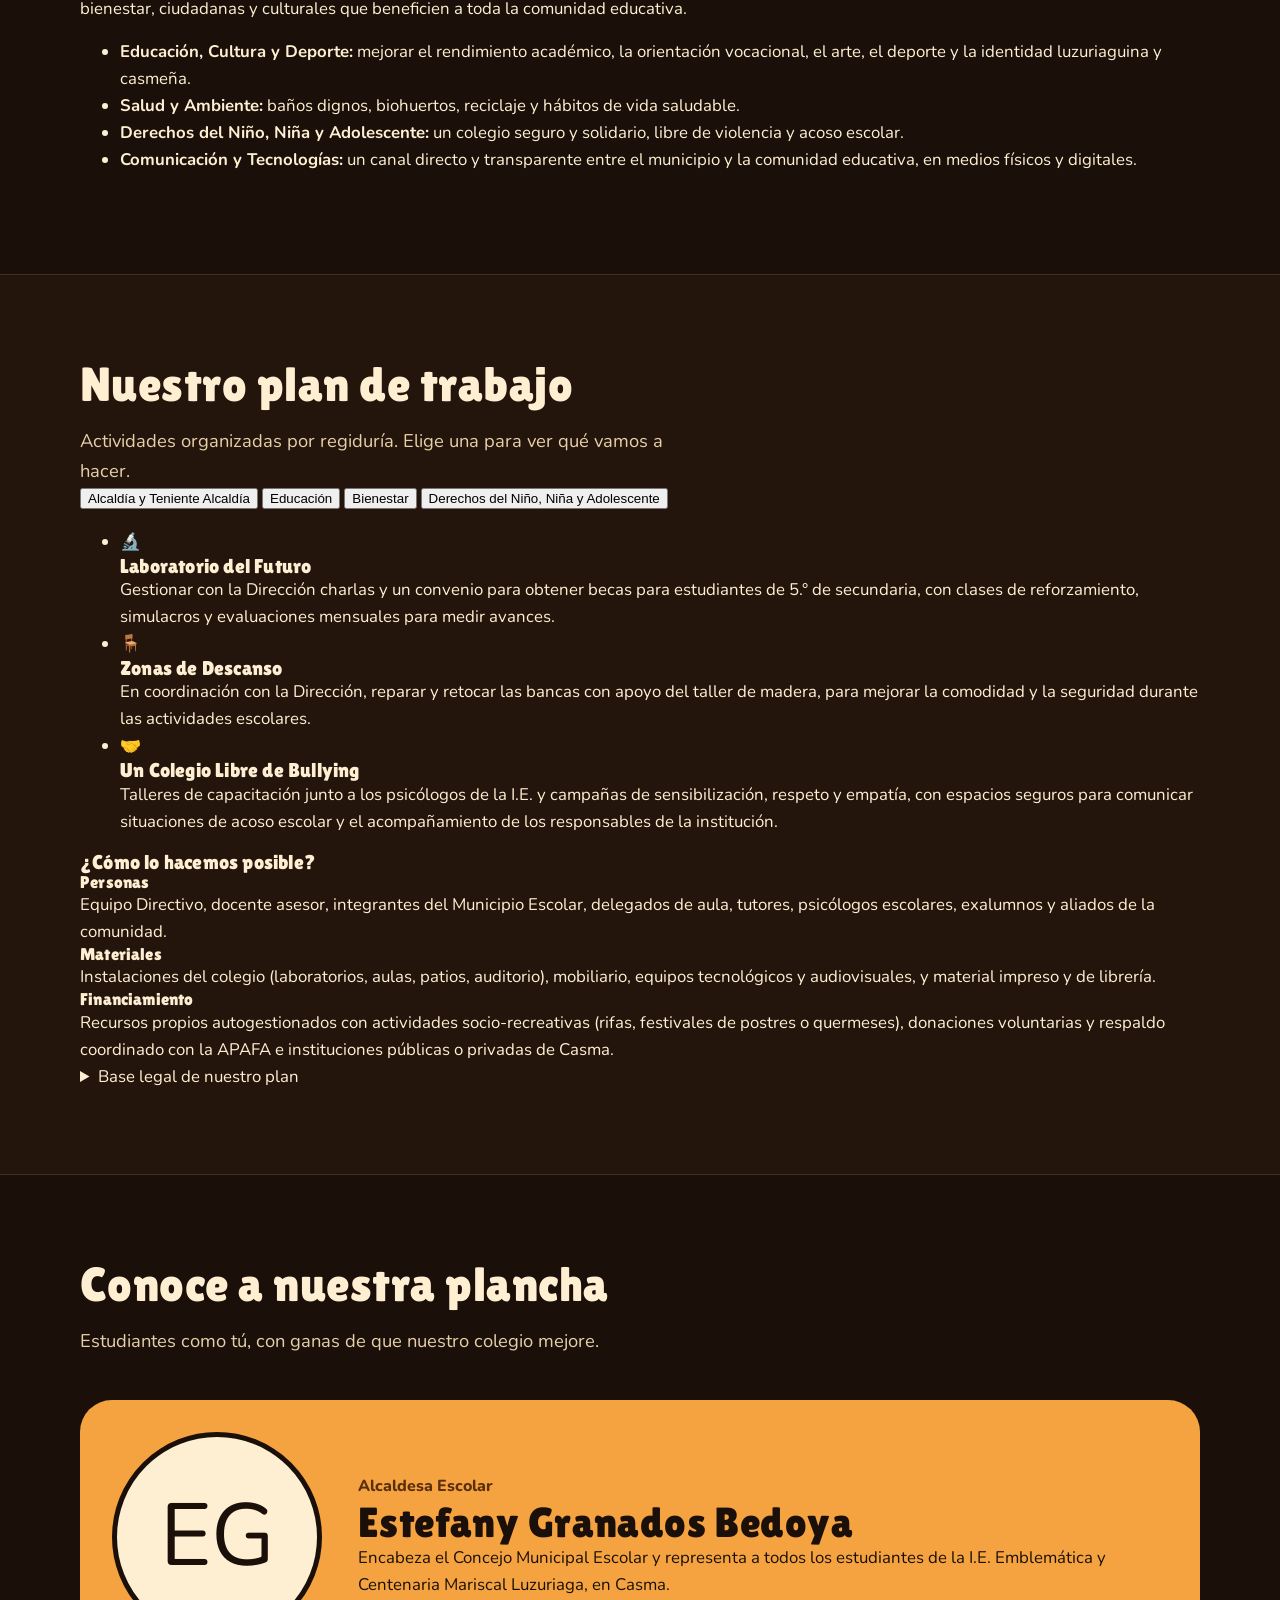
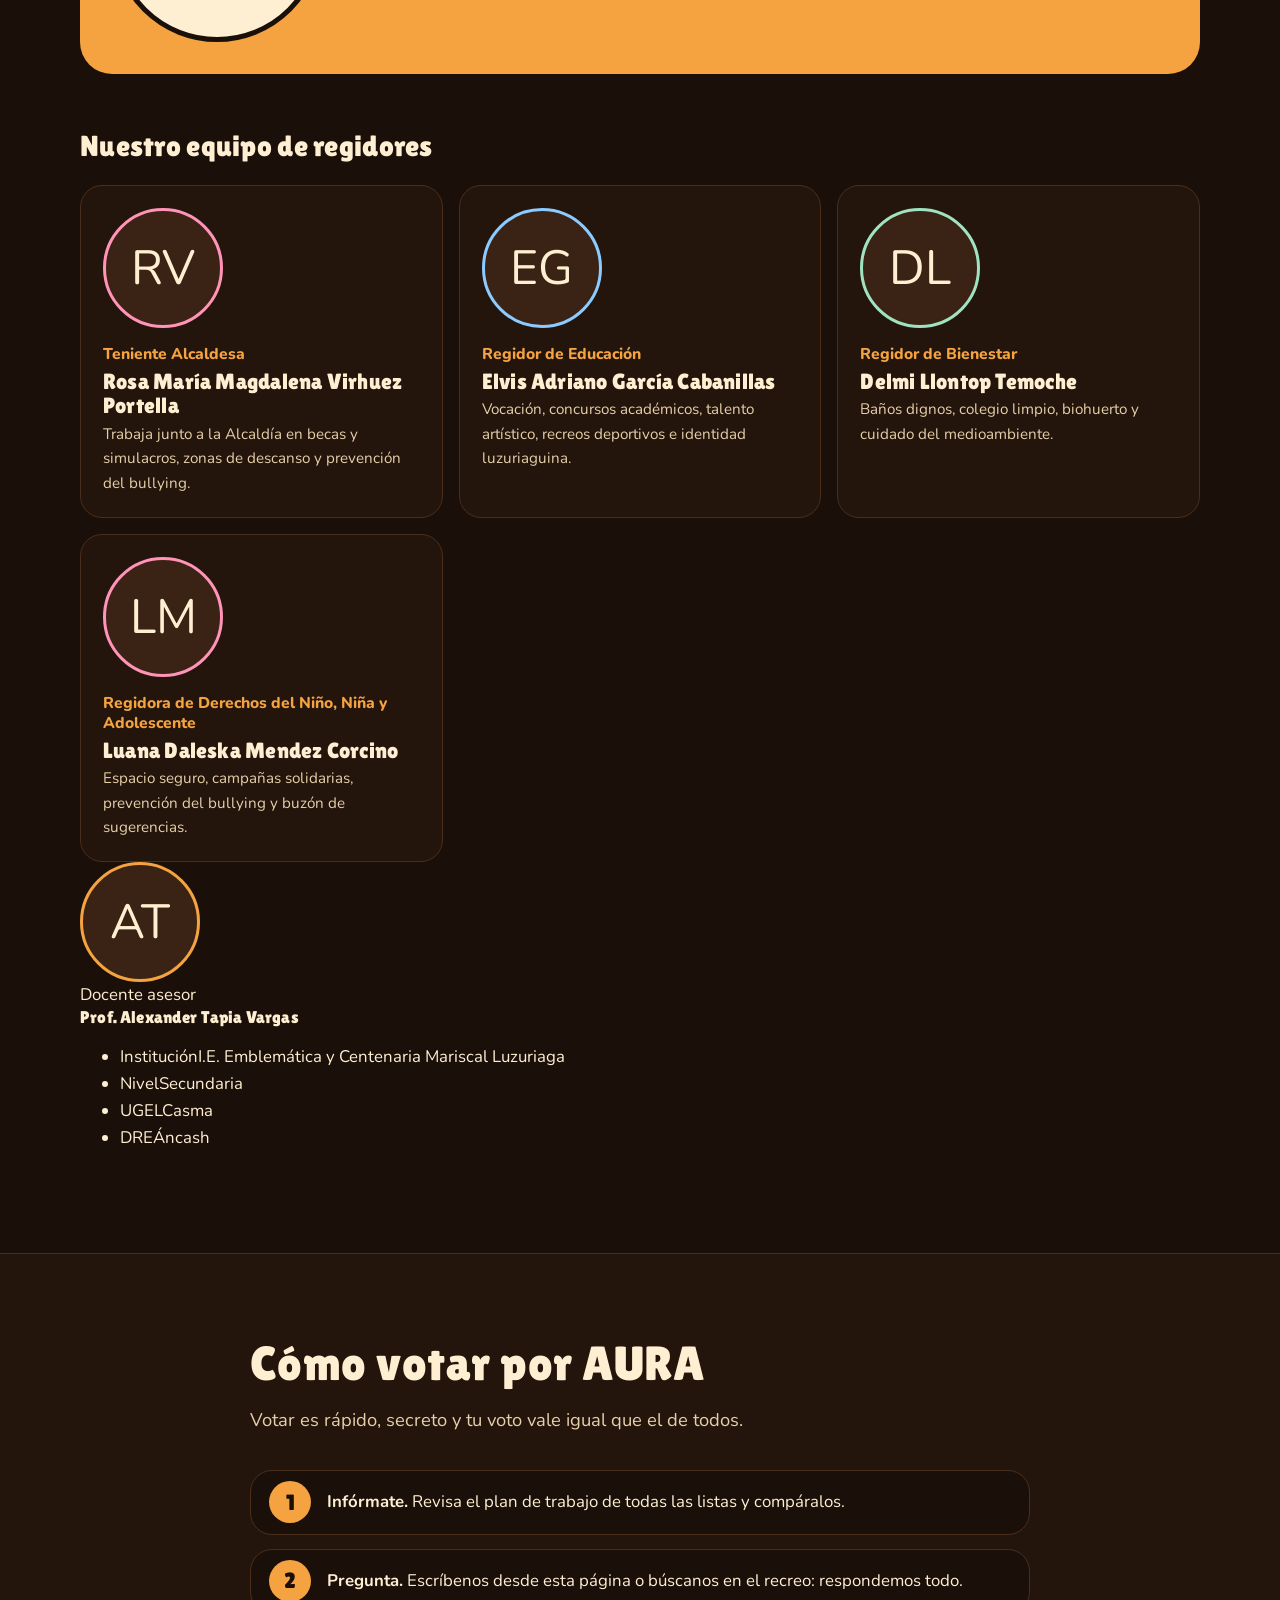
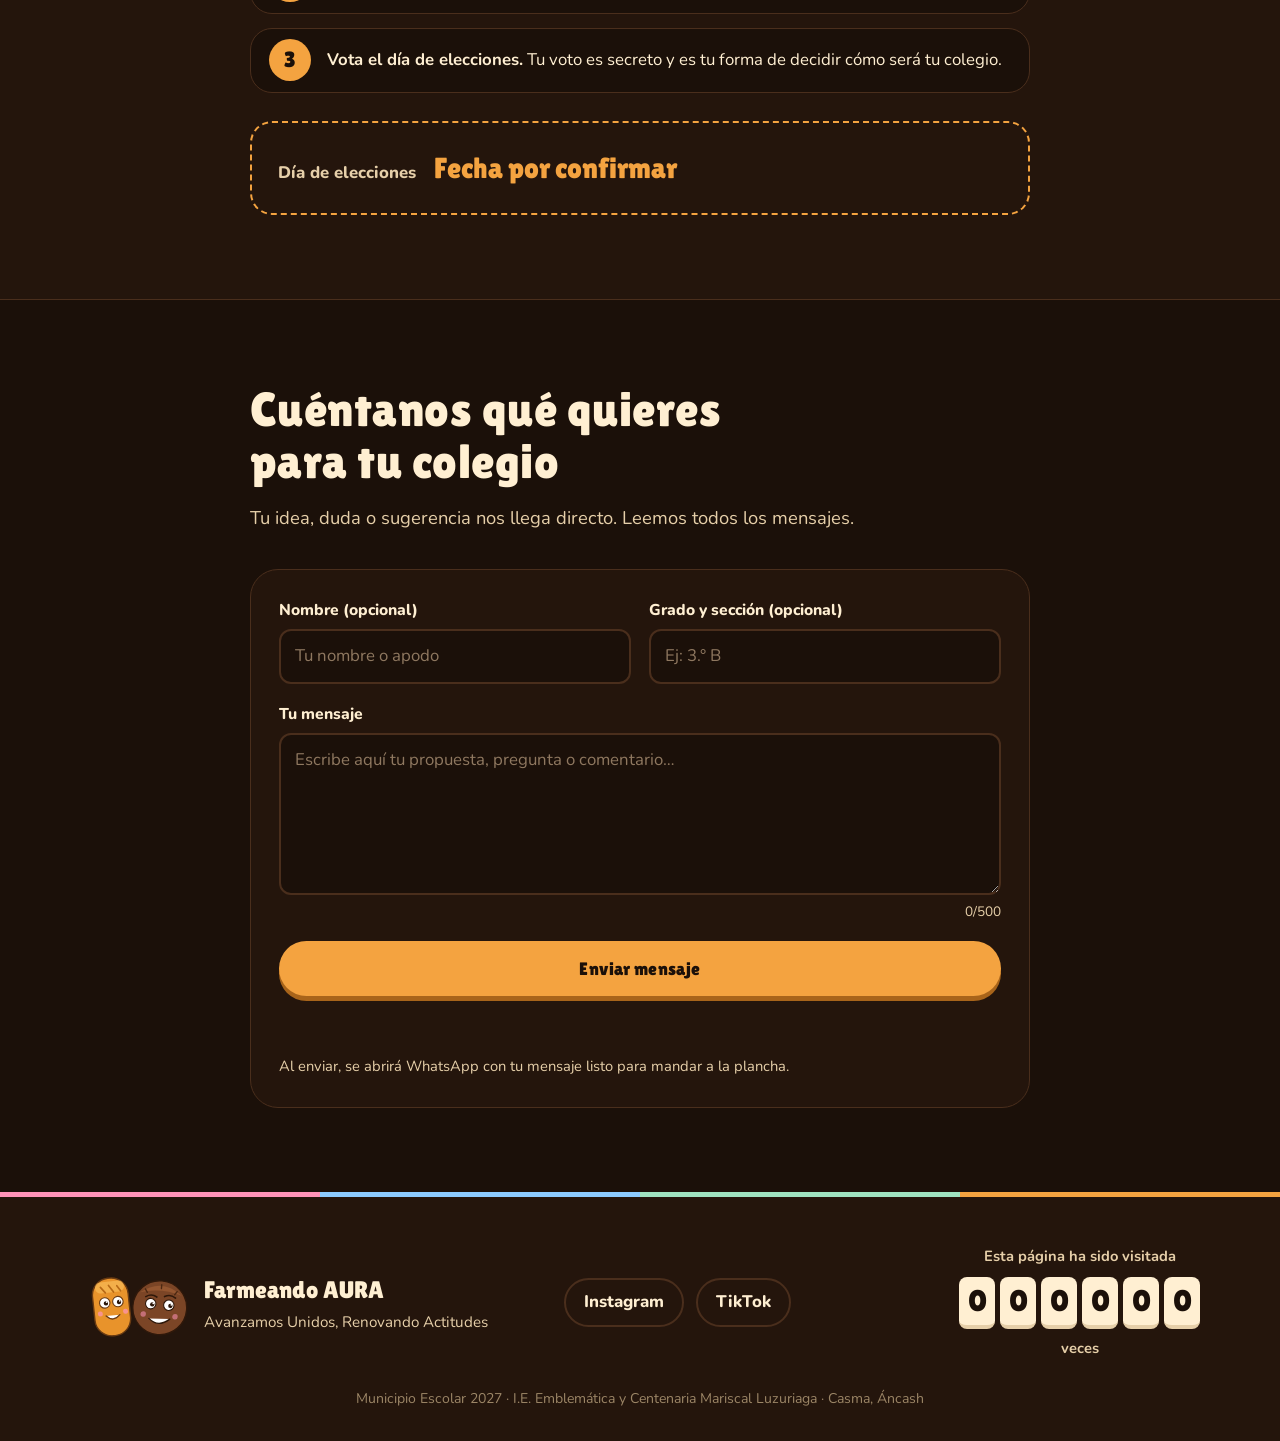
==== commit 466676ad: "Actualización de la página web" ====
--- a/farmeando-aura/index.html
+++ b/farmeando-aura/index.html
@@ -4,20 +4,20 @@
   <meta charset="UTF-8" />
   <meta name="viewport" content="width=device-width, initial-scale=1" />
   <title>Farmeando AURA | Municipio Escolar 2027</title>
-  <meta name="description" content="Plancha AURA (Avanzamos Unidos, Renovando Actitudes). Conoce nuestras propuestas, a la alcaldesa y a los regidores para el Municipio Escolar 2027 de Mariscal Luzuriaga." />
+  <meta name="description" content="Plancha AURA (Avanzamos Unidos, Renovando Actitudes). Conoce nuestro plan de trabajo, a la alcaldesa y a los regidores para el Municipio Escolar 2027 de Mariscal Luzuriaga." />
   <meta name="theme-color" content="#1b1009" />
   <meta property="og:title" content="Farmeando AURA | Municipio Escolar 2027" />
   <meta property="og:description" content="El futuro de Mariscal Luzuriaga se farmea con actitud." />
   <meta property="og:type" content="website" />
   <link rel="icon" href="data:image/svg+xml,%3Csvg xmlns='http://www.w3.org/2000/svg' viewBox='0 0 100 100'%3E%3Ctext y='.9em' font-size='90'%3E🥥%3C/text%3E%3C/svg%3E" />
-
+ 
   <link rel="preconnect" href="https://fonts.googleapis.com" />
   <link rel="preconnect" href="https://fonts.gstatic.com" crossorigin />
   <link href="https://fonts.googleapis.com/css2?family=Lilita+One&family=Nunito:wght@400;600;700;800&display=swap" rel="stylesheet" />
   <link rel="stylesheet" href="css/style.css" />
 </head>
 <body>
-
+ 
   <!-- Mascotas reutilizables (pan y coco) -->
   <svg width="0" height="0" style="position:absolute" aria-hidden="true">
     <defs>
@@ -57,9 +57,9 @@
       </symbol>
     </defs>
   </svg>
-
+ 
   <a class="skip" href="#contenido">Saltar al contenido</a>
-
+ 
   <header class="nav" id="top">
     <div class="nav__inner">
       <a class="brand" href="#top" aria-label="Farmeando AURA, inicio">
@@ -70,14 +70,14 @@
         </span>
         <span class="brand__name">Farmeando AURA</span>
       </a>
-
+ 
       <button class="nav__toggle" id="navToggle" aria-expanded="false" aria-controls="navLinks" aria-label="Abrir menú">
         <span></span><span></span><span></span>
       </button>
-
+ 
       <nav class="nav__links" id="navLinks" aria-label="Principal">
         <a href="#aura">Quiénes somos</a>
-        <a href="#propuestas">Propuestas</a>
+        <a href="#propuestas">Plan de trabajo</a>
         <a href="#plancha">Nuestra plancha</a>
         <a href="#votar">Cómo votar</a>
         <a class="nav__cta" href="#comentarios">Escríbenos</a>
@@ -85,25 +85,25 @@
     </div>
     <div class="rainbow" aria-hidden="true"></div>
   </header>
-
+ 
   <main id="contenido">
-
+ 
     <!-- HERO -->
     <section class="hero">
       <div class="wrap hero__grid">
         <div class="hero__text">
-          <p class="hero__tag">Municipio Escolar 2027 · I.E. Mariscal Luzuriaga</p>
+          <p class="hero__tag">Municipio Escolar 2027 · I.E. Mariscal Luzuriaga · Casma</p>
           <h1>El futuro de Mariscal Luzuriaga se farmea con actitud.</h1>
           <p class="hero__lead">
-            Somos la Lista <strong>AURA</strong>: Avanzamos Unidos, Renovando Actitudes.
-            Venimos con propuestas claras, ganas de trabajar y cero promesas al aire.
+            Somos la plancha <strong>AURA</strong>: Avanzamos Unidos, Renovando Actitudes.
+            Venimos con un plan de trabajo claro, ganas de trabajar y cero promesas al aire.
           </p>
           <div class="hero__actions">
-            <a class="btn btn--primary" href="#propuestas">Ver propuestas</a>
+            <a class="btn btn--primary" href="#propuestas">Ver plan de trabajo</a>
             <a class="btn btn--ghost" href="#comentarios">Déjanos tu mensaje</a>
           </div>
         </div>
-
+ 
         <div class="hero__aura">
           <button class="aura-btn" id="auraBtn" type="button" aria-describedby="auraHint">
             <svg viewBox="0 0 400 300" role="img" aria-label="Mascotas de la plancha AURA: un pan y un coco"><use href="#mascots"/></svg>
@@ -117,13 +117,16 @@
         </div>
       </div>
     </section>
-
+ 
     <!-- QUIÉNES SOMOS / AURA -->
     <section class="section" id="aura">
       <div class="wrap">
         <h2 class="section__title">AURA no es solo un nombre, es cómo vamos a trabajar</h2>
-        <p class="section__lead">Cada letra es un compromiso con todos los estudiantes del colegio.</p>
-
+        <p class="section__lead">
+          Somos el Concejo Municipal Escolar «Farmeando Aura» de la I.E. Emblemática y Centenaria Mariscal Luzuriaga.
+          Trabajamos junto a la Dirección, los docentes, la APAFA y los exalumnos para responder a lo que el estudiantado necesita de verdad.
+        </p>
+ 
         <ul class="letters">
           <li class="letter letter--a">
             <span class="letter__big" aria-hidden="true">A</span>
@@ -146,162 +149,266 @@
             <p>Respeto, compromiso y buena vibra todos los días, incluso en lunes de formación.</p>
           </li>
         </ul>
-      </div>
-    </section>
-
-    <!-- PROPUESTAS -->
+ 
+        <div class="goals">
+          <div class="goals__main">
+            <h3>Nuestro objetivo</h3>
+            <p>
+              Fortalecer los espacios de representación, liderazgo y expresión estudiantil en nuestro colegio,
+              con actividades académicas, ambientales, de bienestar, ciudadanas y culturales que beneficien
+              a toda la comunidad educativa.
+            </p>
+          </div>
+          <ul class="goals__list">
+            <li><strong>Educación, Cultura y Deporte:</strong> mejorar el rendimiento académico, la orientación vocacional, el arte, el deporte y la identidad luzuriaguina y casmeña.</li>
+            <li><strong>Salud y Ambiente:</strong> baños dignos, biohuertos, reciclaje y hábitos de vida saludable.</li>
+            <li><strong>Derechos del Niño, Niña y Adolescente:</strong> un colegio seguro y solidario, libre de violencia y acoso escolar.</li>
+            <li><strong>Comunicación y Tecnologías:</strong> un canal directo y transparente entre el municipio y la comunidad educativa, en medios físicos y digitales.</li>
+          </ul>
+        </div>
+      </div>
+    </section>
+ 
+    <!-- PLAN DE TRABAJO -->
     <section class="section section--alt" id="propuestas">
-      <div class="wrap wrap--narrow">
-        <h2 class="section__title">Nuestras propuestas</h2>
-        <p class="section__lead">Toca cada una para ver qué haremos exactamente.</p>
-
-        <!-- EDITAR: cambia los textos por las propuestas reales de la plancha -->
-        <div class="props">
-          <details class="prop prop--1" open>
-            <summary><span class="prop__icon" aria-hidden="true">⚽</span><span class="prop__title">Deporte y recreos con ganas</span></summary>
-            <div class="prop__body">
-              <ul>
-                <li>Interclases todos los meses, con equipos mixtos.</li>
-                <li>Torneos de vóley, fútbol y juegos de mesa en los recreos.</li>
-                <li>Premios y reconocimiento a las secciones que más participan.</li>
-              </ul>
+      <div class="wrap">
+        <h2 class="section__title">Nuestro plan de trabajo</h2>
+        <p class="section__lead">Actividades organizadas por regiduría. Elige una para ver qué vamos a hacer.</p>
+ 
+        <div class="tabs" role="tablist" aria-label="Regidurías">
+          <button class="tab" role="tab" id="tab-alcaldia" aria-controls="panel-alcaldia" aria-selected="true">Alcaldía y Teniente Alcaldía</button>
+          <button class="tab" role="tab" id="tab-educacion" aria-controls="panel-educacion" aria-selected="false" tabindex="-1">Educación</button>
+          <button class="tab" role="tab" id="tab-bienestar" aria-controls="panel-bienestar" aria-selected="false" tabindex="-1">Bienestar</button>
+          <button class="tab" role="tab" id="tab-derechos" aria-controls="panel-derechos" aria-selected="false" tabindex="-1">Derechos del Niño, Niña y Adolescente</button>
+        </div>
+ 
+        <!-- Alcaldía y Teniente Alcaldía -->
+        <div class="panel" role="tabpanel" id="panel-alcaldia" aria-labelledby="tab-alcaldia">
+          <ul class="acts acts--rosa">
+            <li class="act">
+              <span class="act__icon" aria-hidden="true">🔬</span>
+              <h3>Laboratorio del Futuro</h3>
+              <p>Gestionar con la Dirección charlas y un convenio para obtener becas para estudiantes de 5.° de secundaria, con clases de reforzamiento, simulacros y evaluaciones mensuales para medir avances.</p>
+            </li>
+            <li class="act">
+              <span class="act__icon" aria-hidden="true">🪑</span>
+              <h3>Zonas de Descanso</h3>
+              <p>En coordinación con la Dirección, reparar y retocar las bancas con apoyo del taller de madera, para mejorar la comodidad y la seguridad durante las actividades escolares.</p>
+            </li>
+            <li class="act">
+              <span class="act__icon" aria-hidden="true">🤝</span>
+              <h3>Un Colegio Libre de Bullying</h3>
+              <p>Talleres de capacitación junto a los psicólogos de la I.E. y campañas de sensibilización, respeto y empatía, con espacios seguros para comunicar situaciones de acoso escolar y el acompañamiento de los responsables de la institución.</p>
+            </li>
+          </ul>
+        </div>
+ 
+        <!-- Educación -->
+        <div class="panel" role="tabpanel" id="panel-educacion" aria-labelledby="tab-educacion" hidden>
+          <ul class="acts acts--cielo">
+            <li class="act">
+              <span class="act__icon" aria-hidden="true">🎓</span>
+              <h3>Tu Futuro Comienza Hoy</h3>
+              <p>Coordinar desde la Dirección convenios con academias para semibecas y simulacros dirigidos a 4.° y 5.° de secundaria.</p>
+            </li>
+            <li class="act">
+              <span class="act__icon" aria-hidden="true">🧭</span>
+              <h3>Descubre tu Vocación</h3>
+              <p>Feria Vocacional, charlas y orientación profesional con universidades e instituciones, según las necesidades de los estudiantes.</p>
+            </li>
+            <li class="act">
+              <span class="act__icon" aria-hidden="true">🏆</span>
+              <h3>El Esfuerzo Merece</h3>
+              <p>Concursos académicos interclases y premiación al excelente estudiante.</p>
+            </li>
+            <li class="act">
+              <span class="act__icon" aria-hidden="true">🎨</span>
+              <h3>Talento sin Límites</h3>
+              <p>Con la Dirección y profesores de arte o profesionales de apoyo, trabajar dibujo, música, danza, declamación y otras actividades artísticas para que los estudiantes demuestren sus habilidades.</p>
+            </li>
+            <li class="act">
+              <span class="act__icon" aria-hidden="true">⚽</span>
+              <h3>Recreos más Divertidos</h3>
+              <p>Con los profesores de educación física, torneos deportivos relámpago en los recreos: fútbol, vóley, ajedrez y juegos de mesa.</p>
+            </li>
+            <li class="act">
+              <span class="act__icon" aria-hidden="true">🏛️</span>
+              <h3>Identidad Luzuriaguina</h3>
+              <p>Creación de murales, periódicos informativos y difusión de la historia del colegio y de la provincia.</p>
+            </li>
+          </ul>
+        </div>
+ 
+        <!-- Bienestar -->
+        <div class="panel" role="tabpanel" id="panel-bienestar" aria-labelledby="tab-bienestar" hidden>
+          <ul class="acts acts--menta">
+            <li class="act">
+              <span class="act__icon" aria-hidden="true">🚿</span>
+              <h3>Servicios Higiénicos Dignos</h3>
+              <p>Monitoreo, en coordinación con la Dirección, el auxiliar y los brigadieres del medio ambiente, para mantener la limpieza, el buen funcionamiento de los baños y el abastecimiento continuo de agua y jabón.</p>
+            </li>
+            <li class="act">
+              <span class="act__icon" aria-hidden="true">♻️</span>
+              <h3>Un Colegio Limpio</h3>
+              <p>Con los encargados de medio ambiente: ubicación estratégica de tachos ecológicos y sensibilización sobre el manejo de residuos.</p>
+            </li>
+            <li class="act">
+              <span class="act__icon" aria-hidden="true">🌱</span>
+              <h3>Colegio Verde y Saludable</h3>
+              <p>Con los profesores de CT: mejora y mantenimiento progresivo del biohuerto escolar y de nuevas áreas verdes, donde los estudiantes aprendan a sembrar y cuidar plantas.</p>
+            </li>
+            <li class="act">
+              <span class="act__icon" aria-hidden="true">🌎</span>
+              <h3>Guardianes del Medioambiente</h3>
+              <p>Campañas de limpieza, reciclaje y cuidado de las áreas comunes, con la participación de todos los salones y jornadas bimestrales de reciclaje, limpieza e integración entre salones.</p>
+            </li>
+          </ul>
+        </div>
+ 
+        <!-- Derechos del Niño, Niña y Adolescente -->
+        <div class="panel" role="tabpanel" id="panel-derechos" aria-labelledby="tab-derechos" hidden>
+          <ul class="acts acts--pan">
+            <li class="act">
+              <span class="act__icon" aria-hidden="true">🛟</span>
+              <h3>Un Espacio Seguro para Todos</h3>
+              <p>Adecuación del área de bienestar estudiantil, con juegos recreativos y un espacio de consejería con psicología.</p>
+            </li>
+            <li class="act">
+              <span class="act__icon" aria-hidden="true">👕</span>
+              <h3>Un Uniforme, Nuevas Oportunidades</h3>
+              <p>Campaña solidaria de recolección y donación de prendas del uniforme para alumnos vulnerables, con apoyo de personas de buen corazón, exalumnos y otros.</p>
+            </li>
+            <li class="act">
+              <span class="act__icon" aria-hidden="true">✏️</span>
+              <h3>Útiles que Construyen Sueños</h3>
+              <p>Campaña solidaria de útiles escolares (cuadernos, lápices, colores y otros materiales en buen estado) para apoyar a quienes los necesiten al inicio del año lectivo.</p>
+            </li>
+            <li class="act">
+              <span class="act__icon" aria-hidden="true">🤝</span>
+              <h3>Un Colegio Libre de Bullying</h3>
+              <p>Talleres y campañas de prevención del acoso escolar, coordinados con tutoría y psicología.</p>
+            </li>
+            <li class="act">
+              <span class="act__icon" aria-hidden="true">📣</span>
+              <h3>Tu Voz También Cuenta</h3>
+              <p>Gestión del buzón de sugerencias y su instalación en la asamblea de delegados de aula.</p>
+            </li>
+          </ul>
+        </div>
+ 
+        <!-- Recursos y transparencia -->
+        <div class="resources">
+          <h3>¿Cómo lo hacemos posible?</h3>
+          <div class="resources__grid">
+            <div>
+              <h4>Personas</h4>
+              <p>Equipo Directivo, docente asesor, integrantes del Municipio Escolar, delegados de aula, tutores, psicólogos escolares, exalumnos y aliados de la comunidad.</p>
             </div>
+            <div>
+              <h4>Materiales</h4>
+              <p>Instalaciones del colegio (laboratorios, aulas, patios, auditorio), mobiliario, equipos tecnológicos y audiovisuales, y material impreso y de librería.</p>
+            </div>
+            <div>
+              <h4>Financiamiento</h4>
+              <p>Recursos propios autogestionados con actividades socio-recreativas (rifas, festivales de postres o quermeses), donaciones voluntarias y respaldo coordinado con la APAFA e instituciones públicas o privadas de Casma.</p>
+            </div>
+          </div>
+ 
+          <details class="legal">
+            <summary>Base legal de nuestro plan</summary>
+            <ul>
+              <li>Ley N.° 28044, Ley General de Educación.</li>
+              <li>Ley N.° 27337, Código de los Niños y Adolescentes.</li>
+              <li>Resolución Viceministerial N.° 0067-2011-ED, normas para la organización y funcionamiento de los Municipios Escolares.</li>
+              <li>Resolución Ministerial N.° 587-2023-MINEDU, lineamientos para el desarrollo del año escolar en las instituciones educativas.</li>
+              <li>Proyecto Educativo Institucional (PEI) y Reglamento Interno (RI) de la I.E. Emblemática y Centenaria Mariscal Luzuriaga.</li>
+            </ul>
           </details>
-
-          <details class="prop prop--2">
-            <summary><span class="prop__icon" aria-hidden="true">📚</span><span class="prop__title">Tutorías entre compañeros para salvar el bimestre</span></summary>
-            <div class="prop__body">
-              <ul>
-                <li>Grupos de estudio guiados por estudiantes de grados superiores.</li>
-                <li>Horarios de refuerzo antes de las evaluaciones.</li>
-                <li>Banco de apuntes y materiales compartidos.</li>
-              </ul>
-            </div>
-          </details>
-
-          <details class="prop prop--3">
-            <summary><span class="prop__icon" aria-hidden="true">📣</span><span class="prop__title">Tu voz sí cuenta</span></summary>
-            <div class="prop__body">
-              <ul>
-                <li>Buzón de ideas físico y digital, con respuesta pública.</li>
-                <li>Reuniones mensuales con los delegados de cada aula.</li>
-                <li>Rendición de cuentas al final de cada bimestre.</li>
-              </ul>
-            </div>
-          </details>
-
-          <details class="prop prop--4">
-            <summary><span class="prop__icon" aria-hidden="true">🎤</span><span class="prop__title">Cultura y talento</span></summary>
-            <div class="prop__body">
-              <ul>
-                <li>Festival de talentos: música, baile, dibujo, humor y más.</li>
-                <li>Murales y espacios artísticos en el colegio.</li>
-                <li>Actividades por fechas cívicas con participación de todos.</li>
-              </ul>
-            </div>
-          </details>
-
-          <details class="prop prop--5">
-            <summary><span class="prop__icon" aria-hidden="true">🌱</span><span class="prop__title">Colegio limpio y buena convivencia</span></summary>
-            <div class="prop__body">
-              <ul>
-                <li>Campañas de reciclaje y brigadas de limpieza por aula.</li>
-                <li>Cero bullying: espacio seguro para reportar y ser escuchado.</li>
-                <li>Charlas de bienestar emocional con apoyo de tutoría.</li>
-              </ul>
-            </div>
-          </details>
-
-          <details class="prop prop--6">
-            <summary><span class="prop__icon" aria-hidden="true">💡</span><span class="prop__title">Emprendimiento y tecnología</span></summary>
-            <div class="prop__body">
-              <ul>
-                <li>Feria de emprendimientos escolares.</li>
-                <li>Talleres de diseño, edición de video y programación básica.</li>
-                <li>Comunicación del municipio en redes con información al día.</li>
-              </ul>
-            </div>
-          </details>
-        </div>
-      </div>
-    </section>
-
+        </div>
+      </div>
+    </section>
+ 
     <!-- PLANCHA -->
     <section class="section" id="plancha">
       <div class="wrap">
-        <h2 class="section__title">Conoce a nuestro equipo</h2>
-        <p class="section__lead">Estudiantes como tú, con ganas de que el colegio mejore.</p>
-
-        <!-- EDITAR: nombres, grados y fotos (assets/alcaldesa.jpg, assets/regidor-1.jpg ...) -->
+        <h2 class="section__title">Conoce a nuestra plancha</h2>
+        <p class="section__lead">Estudiantes como tú, con ganas de que nuestro colegio mejore.</p>
+ 
+        <!-- Fotos: assets/alcaldesa.jpg, teniente.jpg, regidor-educacion.jpg, regidor-bienestar.jpg, regidora-derechos.jpg, asesor.jpg -->
         <article class="mayor">
           <div class="avatar avatar--xl">
-            <img src="assets/alcaldesa.jpg" alt="Foto de la candidata a alcaldesa" onerror="this.remove()" />
-            <span class="avatar__fallback" aria-hidden="true">🥥</span>
+            <img src="assets/alcaldesa.jpg" alt="Foto de Estefany Granados Bedoya" onerror="this.remove()" />
+            <span class="avatar__fallback" aria-hidden="true">EG</span>
           </div>
           <div class="mayor__info">
-            <p class="role">Candidata a Alcaldesa</p>
-            <h3>Nombre de la alcaldesa</h3>
-            <p class="meta">5.° de secundaria · Sección “A”</p>
-            <blockquote>
-              “Quiero un colegio donde todos se sientan escuchados y donde las buenas ideas se conviertan en hechos.”
-            </blockquote>
+            <p class="role">Alcaldesa Escolar</p>
+            <h3>Estefany Granados Bedoya</h3>
+            <p class="mayor__text">
+              Encabeza el Concejo Municipal Escolar y representa a todos los estudiantes de la I.E. Emblemática y Centenaria Mariscal Luzuriaga, en Casma.
+            </p>
           </div>
         </article>
-
-        <h3 class="subhead">Nuestros regidores</h3>
+ 
+        <h3 class="subhead">Nuestro equipo de regidores</h3>
         <div class="team">
           <article class="person">
-            <div class="avatar"><img src="assets/regidor-1.jpg" alt="" onerror="this.remove()" /><span class="avatar__fallback" aria-hidden="true">🥖</span></div>
-            <p class="role">Teniente Alcalde</p>
-            <h4>Nombre Apellido</h4>
-            <p class="meta">4.° de secundaria</p>
+            <div class="avatar"><img src="assets/teniente.jpg" alt="Foto de Rosa María Magdalena Virhuez Portella" onerror="this.remove()" /><span class="avatar__fallback" aria-hidden="true">RV</span></div>
+            <p class="role">Teniente Alcaldesa</p>
+            <h4>Rosa María Magdalena Virhuez Portella</h4>
+            <p class="meta">Trabaja junto a la Alcaldía en becas y simulacros, zonas de descanso y prevención del bullying.</p>
           </article>
           <article class="person">
-            <div class="avatar"><img src="assets/regidor-2.jpg" alt="" onerror="this.remove()" /><span class="avatar__fallback" aria-hidden="true">🥖</span></div>
-            <p class="role">Regiduría de Educación</p>
-            <h4>Nombre Apellido</h4>
-            <p class="meta">4.° de secundaria</p>
+            <div class="avatar"><img src="assets/regidor-educacion.jpg" alt="Foto de Elvis Adriano García Cabanillas" onerror="this.remove()" /><span class="avatar__fallback" aria-hidden="true">EG</span></div>
+            <p class="role">Regidor de Educación</p>
+            <h4>Elvis Adriano García Cabanillas</h4>
+            <p class="meta">Vocación, concursos académicos, talento artístico, recreos deportivos e identidad luzuriaguina.</p>
           </article>
           <article class="person">
-            <div class="avatar"><img src="assets/regidor-3.jpg" alt="" onerror="this.remove()" /><span class="avatar__fallback" aria-hidden="true">🥥</span></div>
-            <p class="role">Regiduría de Cultura y Deporte</p>
-            <h4>Nombre Apellido</h4>
-            <p class="meta">4.° de secundaria</p>
+            <div class="avatar"><img src="assets/regidor-bienestar.jpg" alt="Foto de Delmi Llontop Temoche" onerror="this.remove()" /><span class="avatar__fallback" aria-hidden="true">DL</span></div>
+            <p class="role">Regidor de Bienestar</p>
+            <h4>Delmi Llontop Temoche</h4>
+            <p class="meta">Baños dignos, colegio limpio, biohuerto y cuidado del medioambiente.</p>
           </article>
           <article class="person">
-            <div class="avatar"><img src="assets/regidor-4.jpg" alt="" onerror="this.remove()" /><span class="avatar__fallback" aria-hidden="true">🥖</span></div>
-            <p class="role">Regiduría de Salud y Ambiente</p>
-            <h4>Nombre Apellido</h4>
-            <p class="meta">4.° de secundaria</p>
+            <div class="avatar"><img src="assets/regidora-derechos.jpg" alt="Foto de Luana Daleska Mendez Corcino" onerror="this.remove()" /><span class="avatar__fallback" aria-hidden="true">LM</span></div>
+            <p class="role">Regidora de Derechos del Niño, Niña y Adolescente</p>
+            <h4>Luana Daleska Mendez Corcino</h4>
+            <p class="meta">Espacio seguro, campañas solidarias, prevención del bullying y buzón de sugerencias.</p>
           </article>
-          <article class="person">
-            <div class="avatar"><img src="assets/regidor-5.jpg" alt="" onerror="this.remove()" /><span class="avatar__fallback" aria-hidden="true">🥥</span></div>
-            <p class="role">Regiduría de Derechos del Niño y Adolescente</p>
-            <h4>Nombre Apellido</h4>
-            <p class="meta">3.° de secundaria</p>
-          </article>
-          <article class="person">
-            <div class="avatar"><img src="assets/regidor-6.jpg" alt="" onerror="this.remove()" /><span class="avatar__fallback" aria-hidden="true">🥖</span></div>
-            <p class="role">Regiduría de Emprendimiento y Tecnología</p>
-            <h4>Nombre Apellido</h4>
-            <p class="meta">3.° de secundaria</p>
-          </article>
-        </div>
-      </div>
-    </section>
-
+        </div>
+ 
+        <aside class="advisor">
+          <div class="avatar avatar--sm">
+            <img src="assets/asesor.jpg" alt="Foto del profesor Alexander Tapia Vargas" onerror="this.remove()" />
+            <span class="avatar__fallback" aria-hidden="true">AT</span>
+          </div>
+          <div>
+            <p class="role">Docente asesor</p>
+            <h4>Prof. Alexander Tapia Vargas</h4>
+          </div>
+        </aside>
+ 
+        <ul class="facts" aria-label="Datos del colegio">
+          <li><span>Institución</span>I.E. Emblemática y Centenaria Mariscal Luzuriaga</li>
+          <li><span>Nivel</span>Secundaria</li>
+          <li><span>UGEL</span>Casma</li>
+          <li><span>DRE</span>Áncash</li>
+        </ul>
+      </div>
+    </section>
+ 
     <!-- CÓMO VOTAR -->
     <section class="section section--alt" id="votar">
       <div class="wrap wrap--narrow">
         <h2 class="section__title">Cómo votar por AURA</h2>
         <p class="section__lead">Votar es rápido, secreto y tu voto vale igual que el de todos.</p>
-
+ 
         <ol class="steps">
-          <li><strong>Infórmate.</strong> Revisa las propuestas de todas las listas y compáralas.</li>
-          <li><strong>Pregunta.</strong> Escríbenos o búscanos en el recreo, respondemos todo.</li>
-          <li><strong>Vota el día de elecciones.</strong> Busca el símbolo del pan y el coco en la cédula.</li>
+          <li><strong>Infórmate.</strong> Revisa el plan de trabajo de todas las listas y compáralos.</li>
+          <li><strong>Pregunta.</strong> Escríbenos desde esta página o búscanos en el recreo: respondemos todo.</li>
+          <li><strong>Vota el día de elecciones.</strong> Tu voto es secreto y es tu forma de decidir cómo será tu colegio.</li>
         </ol>
-
+ 
         <!-- EDITAR: fecha real de las elecciones -->
         <div class="date-box">
           <p class="date-box__label">Día de elecciones</p>
@@ -309,13 +416,13 @@
         </div>
       </div>
     </section>
-
+ 
     <!-- COMENTARIOS -->
     <section class="section" id="comentarios">
       <div class="wrap wrap--narrow">
         <h2 class="section__title">Cuéntanos qué quieres para tu colegio</h2>
         <p class="section__lead">Tu idea, duda o sugerencia nos llega directo. Leemos todos los mensajes.</p>
-
+ 
         <form class="form" id="commentForm" novalidate>
           <div class="form__row">
             <label class="field">
@@ -327,22 +434,22 @@
               <input type="text" name="grado" id="cGrade" maxlength="20" placeholder="Ej: 3.° B" />
             </label>
           </div>
-
+ 
           <label class="field">
             <span>Tu mensaje</span>
             <textarea name="mensaje" id="cMsg" rows="5" maxlength="500" required placeholder="Escribe aquí tu propuesta, pregunta o comentario…"></textarea>
             <small class="counter"><span id="charCount">0</span>/500</small>
           </label>
-
+ 
           <button class="btn btn--primary btn--full" type="submit">Enviar mensaje</button>
           <p class="form__status" id="formStatus" role="status" aria-live="polite"></p>
           <p class="form__note">Al enviar, se abrirá WhatsApp con tu mensaje listo para mandar a la plancha.</p>
         </form>
       </div>
     </section>
-
+ 
   </main>
-
+ 
   <footer class="footer">
     <div class="rainbow" aria-hidden="true"></div>
     <div class="wrap footer__inner">
@@ -353,12 +460,12 @@
           <p class="footer__sub">Avanzamos Unidos, Renovando Actitudes</p>
         </div>
       </div>
-
+ 
       <div class="footer__links">
         <a href="https://www.instagram.com/farmeando.aura.ml" target="_blank" rel="noopener">Instagram</a>
         <a href="https://www.tiktok.com/@farmeando.aura.ml" target="_blank" rel="noopener">TikTok</a>
       </div>
-
+ 
       <div class="visits" aria-live="polite">
         <p class="visits__label">Esta página ha sido visitada</p>
         <p class="visits__odometer" id="visitCount" aria-label="Contador de visitas">
@@ -367,9 +474,9 @@
         <p class="visits__label">veces</p>
       </div>
     </div>
-    <p class="footer__copy">Municipio Escolar 2027 · By Gzales</p>
+    <p class="footer__copy">Municipio Escolar 2027 · I.E. Emblemática y Centenaria Mariscal Luzuriaga · Casma, Áncash</p>
   </footer>
-
+ 
   <script src="js/script.js"></script>
 </body>
-</html>
+</html>
